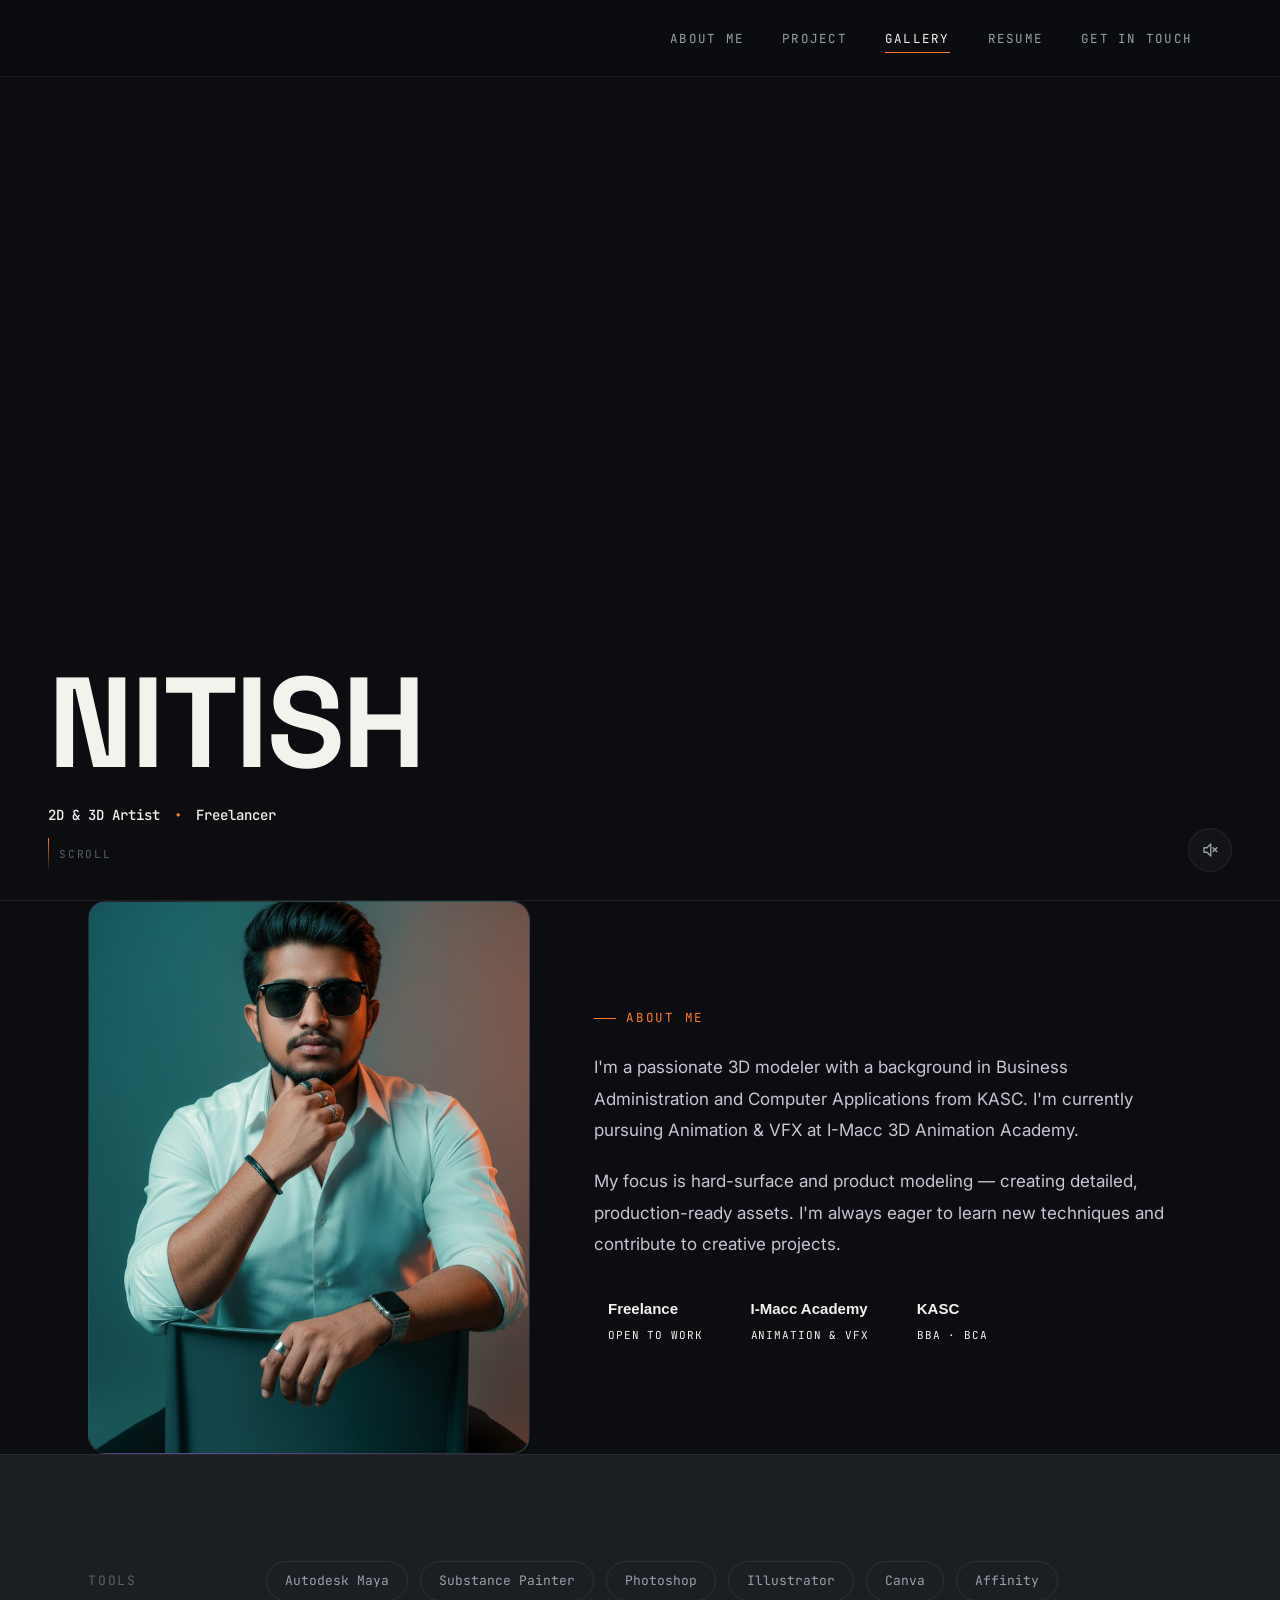
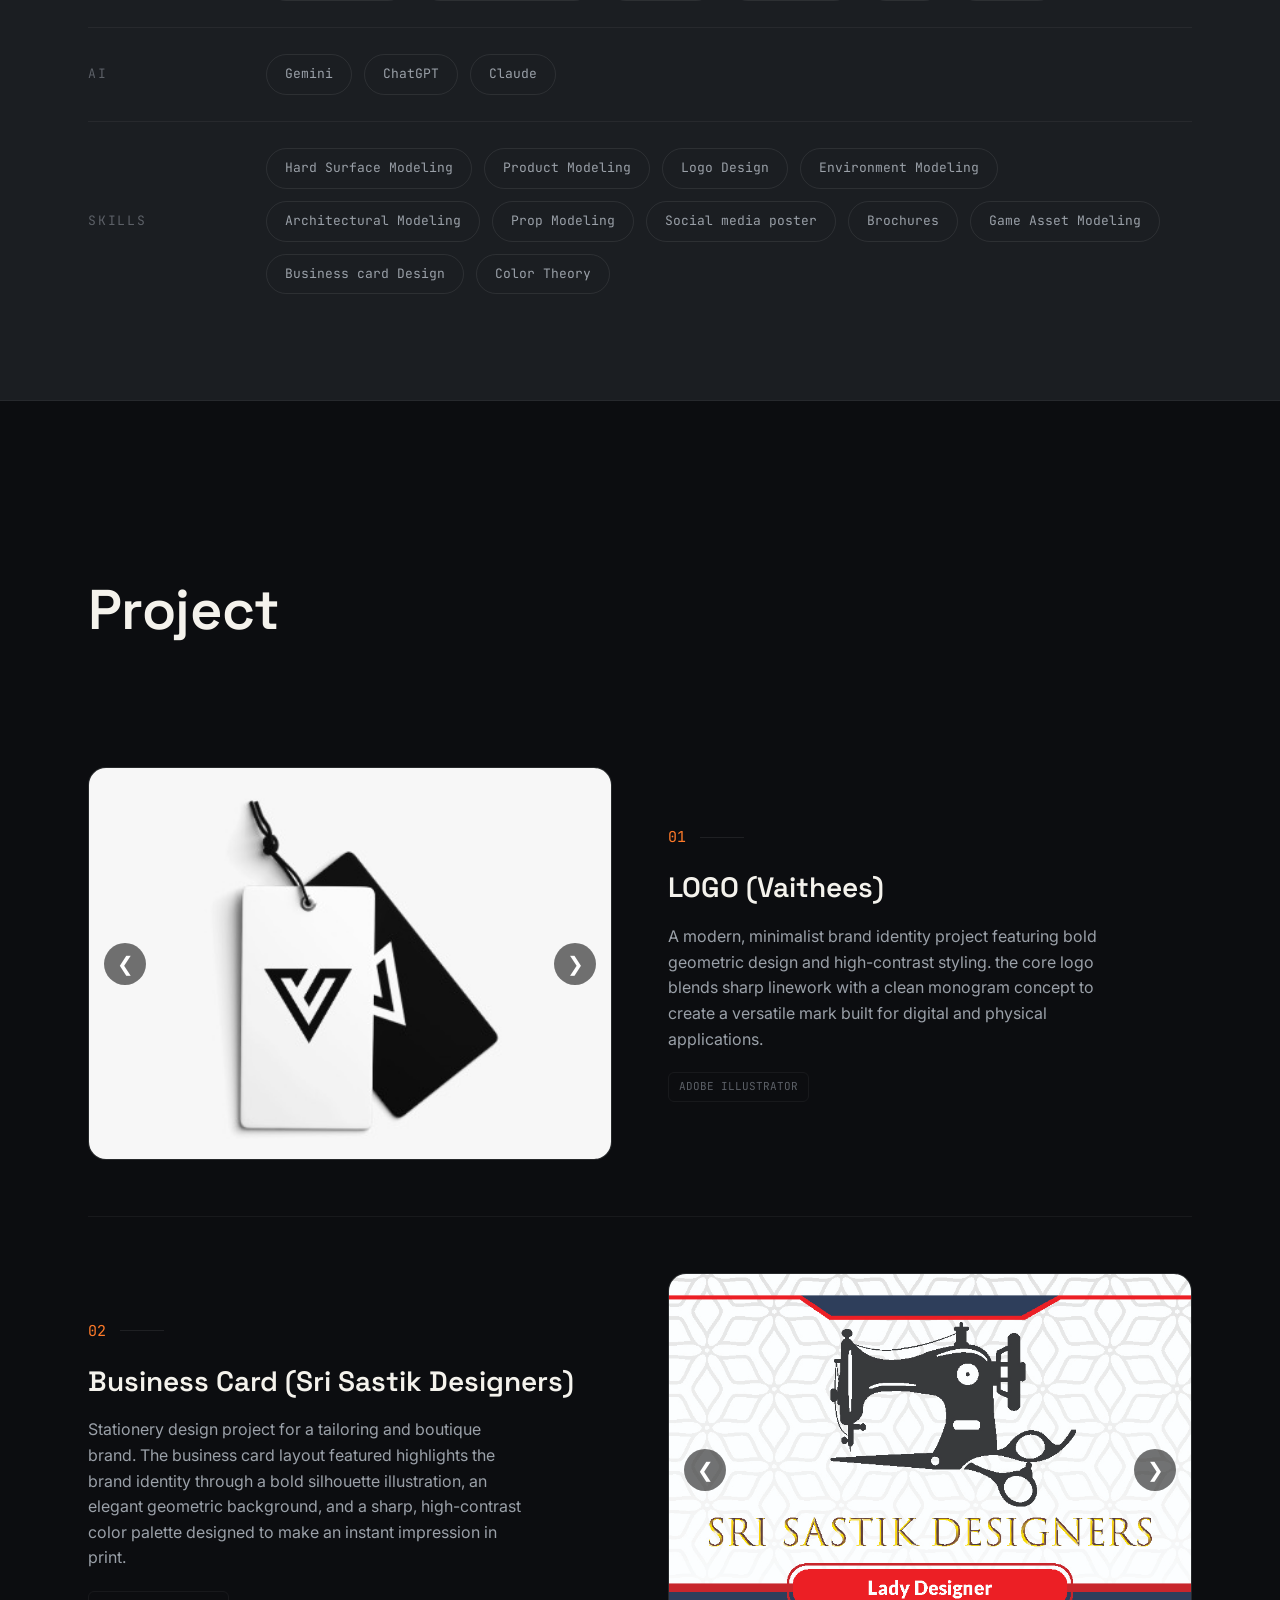
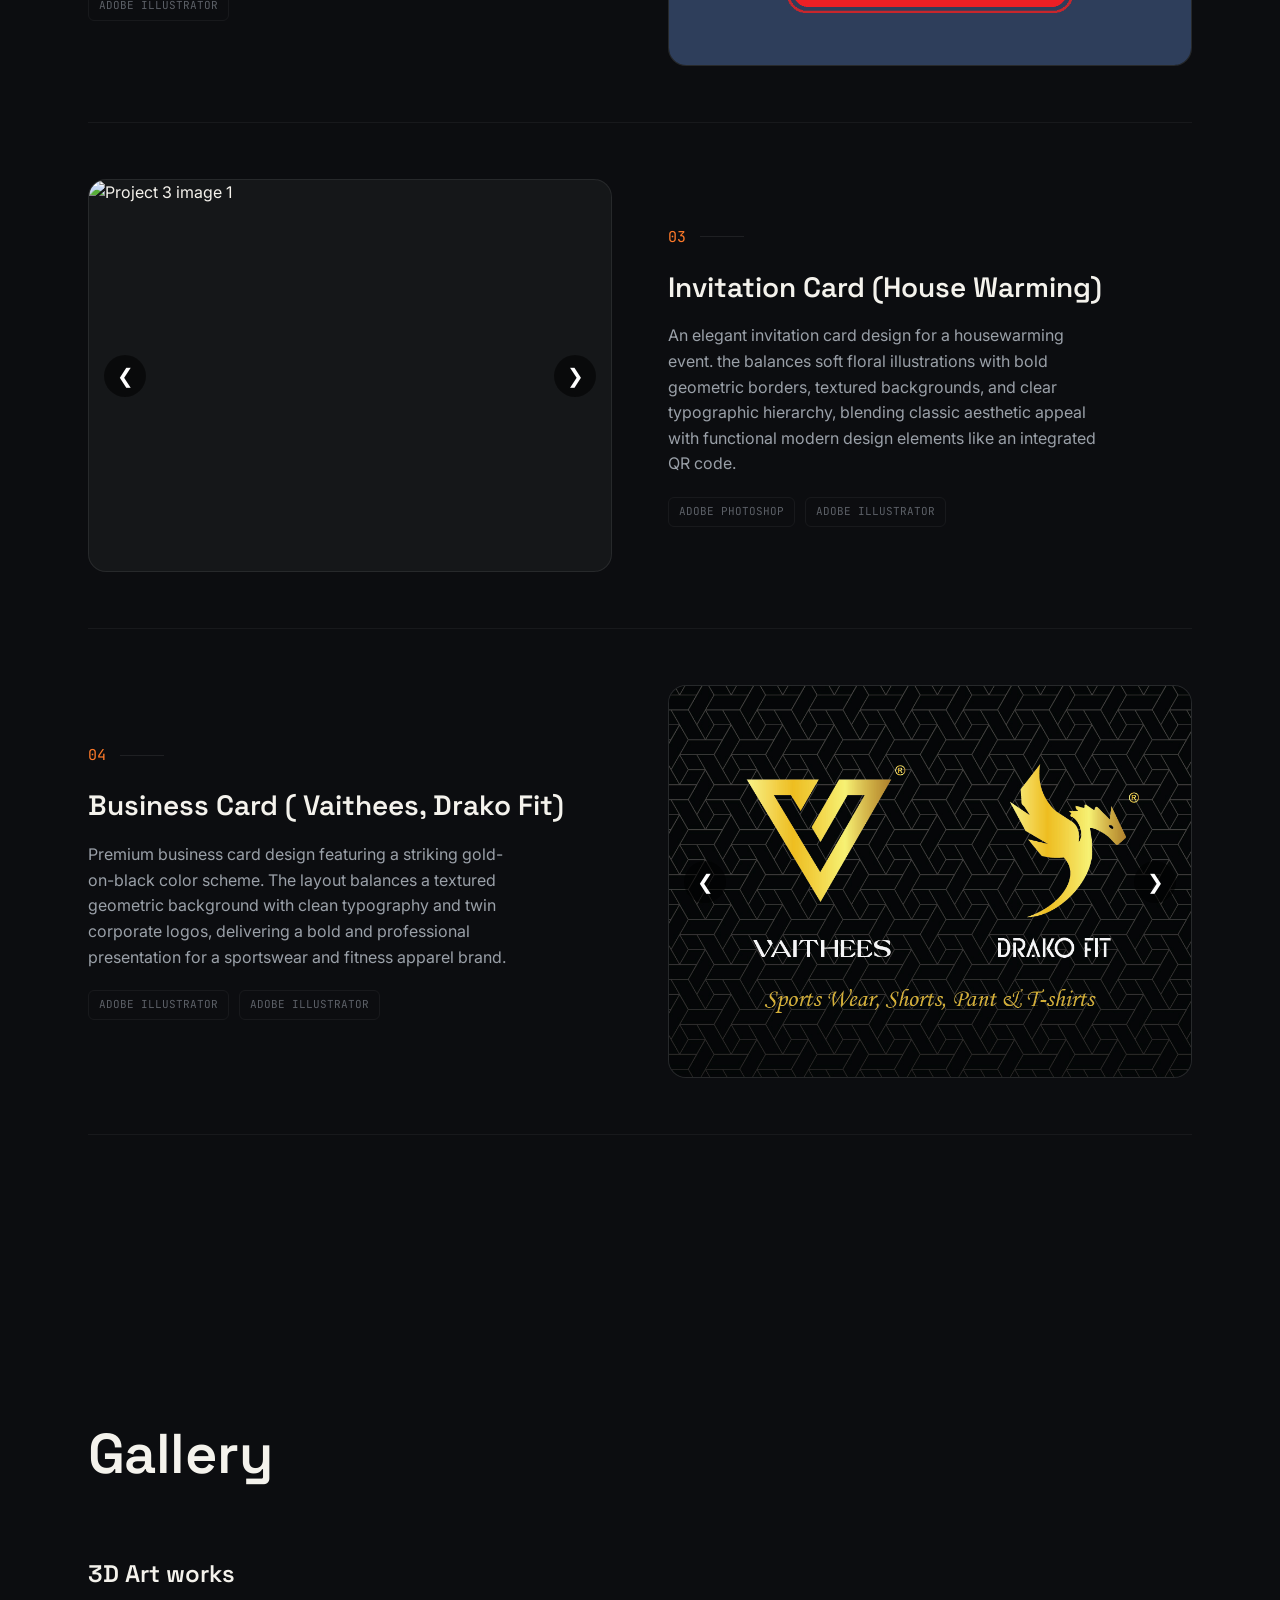
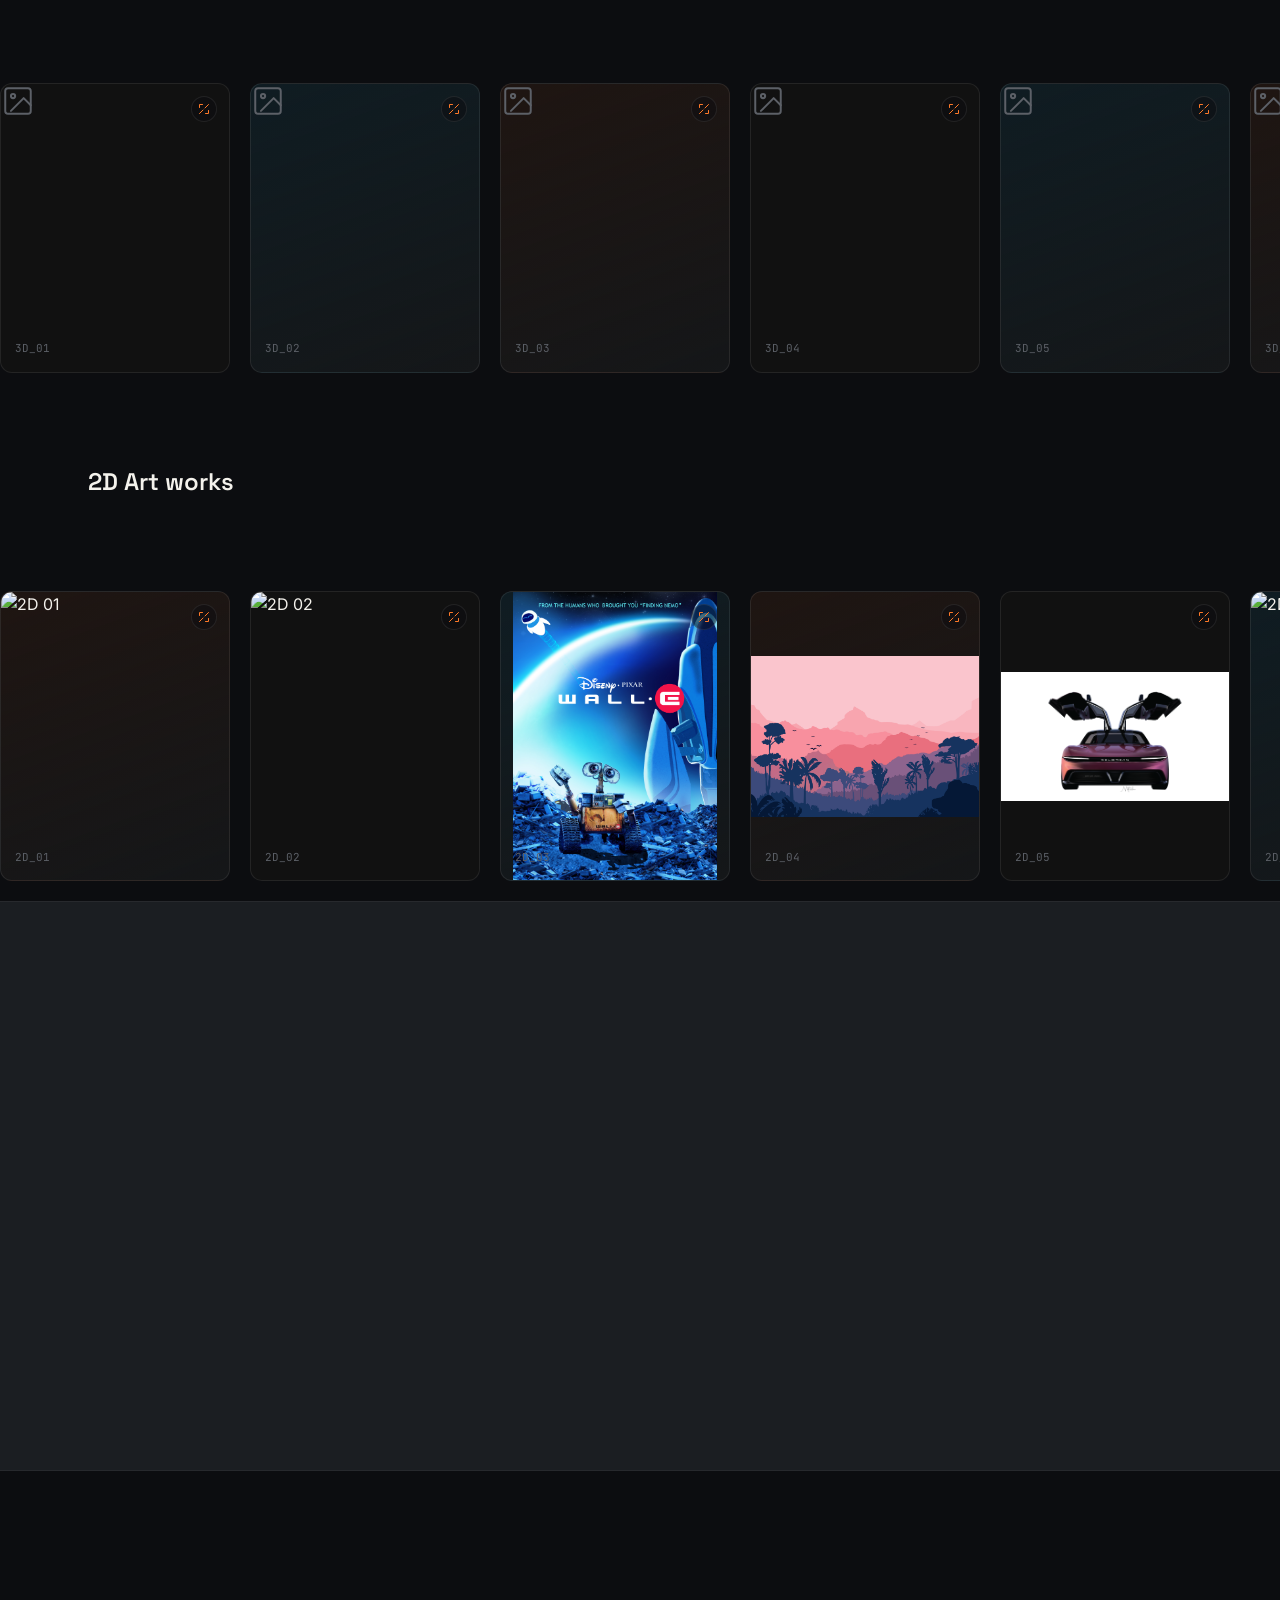
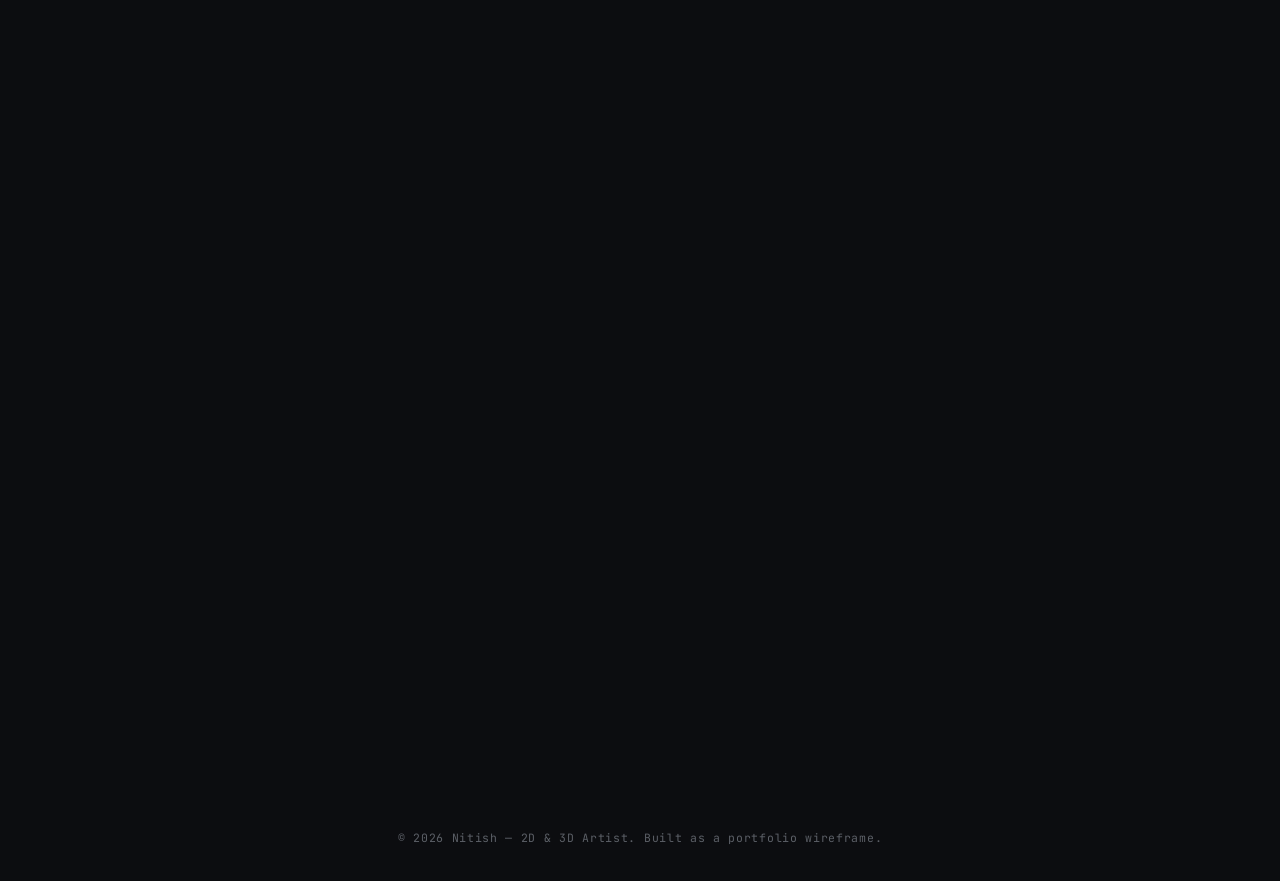
==== index.html @ 2f291a36 "update" ====
<!DOCTYPE html>
<html lang="en">
<head>
<meta charset="UTF-8">
<meta name="viewport" content="width=device-width, initial-scale=1.0">
<title>Nitish — 2D & 3D Artist / Freelancer</title>
<link rel="preconnect" href="https://fonts.googleapis.com">
<link rel="preconnect" href="https://fonts.gstatic.com" crossorigin>
<link href="https://fonts.googleapis.com/css2?family=Space+Grotesk:wght@400;500;600;700&family=JetBrains+Mono:wght@400;500;600&family=Inter:wght@400;500;600&display=swap" rel="stylesheet">
<link rel="stylesheet" href="style.css">
</head>
<body>

  <div id="page-wipe"><span>NITISH</span></div>

  <header>
    <nav class="wrap">
      <a href="#home" class="logo"><span class=""></span> </a>
      <ul class="nav-links" id="navLinks">
        <li><a href="#about" data-nav>About Me</a></li>
        <li><a href="#project" data-nav>Project</a></li>
        <li><a href="#gallery" data-nav>Gallery</a></li>
        <li><a href="#resume" data-nav>Resume</a></li>
        <li><a href="#contact" data-nav>Get in Touch</a></li>
      </ul>
      <button class="nav-toggle" id="navToggle" aria-label="Toggle menu">
        <svg width="22" height="22" viewBox="0 0 24 24" fill="none" stroke="currentColor" stroke-width="1.8"><line x1="3" y1="6" x2="21" y2="6"/><line x1="3" y1="12" x2="21" y2="12"/><line x1="3" y1="18" x2="21" y2="18"/></svg>
      </button>
    </nav>
  </header>

  <!-- ================= HERO ================= -->
  <section id="home">
<video autoplay muted loop playsinline>
        <source src="Background_video.mp4" type="video/mp4">
      </video>

    <div class="hero-content">

      <h1 class="hero-name">NITISH</h1>
      <div class="hero-tagline">
        <b>2D &amp; 3D Artist</b><span class="sep">•</span><b>Freelancer</b>
      </div>
    </div>

    <div class="scroll-cue"><div class="bar"></div>Scroll</div>

    <button class="sound-toggle" id="soundToggle" aria-label="Toggle ambient sound">
      <svg id="soundIconOn" viewBox="0 0 24 24" fill="none" stroke-linecap="round" stroke-linejoin="round" stroke-width="1.8" style="display:none">
        <path d="M4 9v6h4l5 5V4L8 9H4z"/><path d="M16 8a5 5 0 0 1 0 8"/><path d="M18.5 5.5a9 9 0 0 1 0 13"/>
      </svg>
      <svg id="soundIconOff" viewBox="0 0 24 24" fill="none" stroke-linecap="round" stroke-linejoin="round" stroke-width="1.8">
        <path d="M4 9v6h4l5 5V4L8 9H4z"/><line x1="16" y1="9" x2="21" y2="14"/><line x1="21" y1="9" x2="16" y2="14"/>
      </svg>
    </button>
  </section>

<!-- ============================= ABOUT ============================= -->
<section id="about">
  <div class="wrap">
    <div class="about-grid">
      <div class="photo-panel framed reveal" data-reveal>
        <div class="corner tl"></div><div class="corner tr"></div><div class="corner bl"></div><div class="corner br"></div>
        <img src="photo.jpg" alt="Nitish profile photo">
       <!-- <div class="photo-tag">Profile</div>-->
        <!-- <div class="photo-mark">N.</div> -->
      </div>
      
      <div class="about-text reveal" data-reveal>
        <span class="eyebrow">About Me</span>
        <p>I'm a passionate 3D modeler with a background in Business Administration and Computer Applications from KASC. I'm currently pursuing Animation &amp; VFX at I-Macc 3D Animation Academy.</p>
        <p>My focus is hard-surface and product modeling — creating detailed, production-ready assets. I'm always eager to learn new techniques and contribute to creative projects.</p>
        <div class="about-meta">
          <div><b>Freelance</b><span>Open to work</span></div>
          <div><b>I-Macc Academy</b><span>Animation &amp; VFX</span></div>
          <div><b>KASC</b><span>BBA · BCA</span></div>
        </div>
      </div>
    </div>
  </div> 
</section>

  <!-- ================= TOOLS / AI / SKILLS ================= -->
  
  <section id="tools">
    <div class="wrap">
      <div class="tool-row rise">
        <div class="label">Tools</div>
        <div class="pills">
          <span class="pill">Autodesk Maya</span>
          <span class="pill">Substance Painter</span>
          <span class="pill">Photoshop</span>
          <span class="pill">Illustrator</span>
          <span class="pill">Canva</span>
          <span class="pill">Affinity</span>
        </div>
      </div>
      <div class="tool-row rise">
        <div class="label">AI</div>
        <div class="pills">
          <span class="pill">Gemini</span>
          <span class="pill">ChatGPT</span>
          <span class="pill">Claude</span>
        </div>
      </div>
      <div class="tool-row rise">
        <div class="label">Skills</div>
        <div class="pills">
          <span class="pill">Hard Surface Modeling</span>
          <span class="pill">Product Modeling</span>
          <span class="pill">Logo Design</span>
          <span class="pill">Environment Modeling</span>
          <span class="pill">Architectural Modeling</span>
          <span class="pill">Prop Modeling</span>
          <span class="pill">Social media poster</span>
          <span class="pill">Brochures</span>
          <span class="pill">Game Asset Modeling</span>
          <span class="pill">Business card Design</span>
          <span class="pill">Color Theory</span>
          
        </div>
      </div>
    </div>
  </section>

  <!-- ================= PROJECTS ================= -->
  <section id="project">
    <div class="wrap">
      <div class="section-head">
        <h2 class="section-title rise">Project</h2>
      </div>

      <div class="project" data-project>
        <div class="project-text">
          <div class="project-index">01</div>
          <h3 class="project-title">LOGO (Vaithees)</h3>
          <p class="project-desc">A modern, minimalist brand identity project featuring bold geometric design and high-contrast styling. the core logo blends sharp linework with a clean monogram concept to create a versatile mark built for digital and physical applications.</p>
          <div class="project-tags"><span>ADOBE ILLUSTRATOR</span></div>
        </div>
        <div class="project-media">
  <div class="project-media-inner">

    <div class="carousel">

      <div class="slides">
        <img src="Project 1/what.jpeg" alt="Project 1 image 1" class="slide active">
        <img src="Project 1/vaithees.png" alt="Project 1 image 2" class="slide">
        <img src="Project 1/vaithees1.png" alt="Project 1 image 3" class="slide">
      </div>
      <button class="prev">&#10094;</button>
      <button class="next">&#10095;</button>

    </div>

  </div>
</div>
      </div>

      <div class="project" data-project>
        <div class="project-text">
          <div class="project-index">02</div>
          <h3 class="project-title">Business Card (Sri Sastik Designers)</h3>
          <p class="project-desc">Stationery design project for a tailoring and boutique brand. The business card layout featured highlights the brand identity through a bold silhouette illustration, an elegant geometric background, and a sharp, high-contrast color palette designed to make an instant impression in print.</p>
          <div class="project-tags"><span>ADOBE ILLUSTRATOR</span></div>
        </div>
        <div class="project-media">
          <div class="project-media-inner">
            <div class="carousel">
              <div class="slides">
                <img src="Project 2/1.jpg" alt="Project 2 image 1" class="slide active">
                <img src="Project 2/2.jpg" alt="Project 2 image 2" class="slide">
                <img src="Project 2/3.jpg" alt="Project 2 image 3" class="slide">
                <img src="Project 2/4.jpg" alt="Project 2 image 3" class="slide">
                </div>
              <button class="prev">&#10094;</button>
              <button class="next">&#10095;</button>
            </div>
          </div>
        </div>
      </div>

      <div class="project" data-project>
        <div class="project-text">
          <div class="project-index">03</div>
          <h3 class="project-title">Invitation Card (House Warming)</h3>
          <p class="project-desc">An elegant invitation card design for a housewarming event. the balances soft floral illustrations with bold geometric borders, textured backgrounds, and clear typographic hierarchy, blending classic aesthetic appeal with functional modern design elements like an integrated QR code.</p>
          <div class="project-tags"><span>ADOBE PHOTOSHOP</span><span>ADOBE ILLUSTRATOR</span></div>
        </div>
        <div class="project-media">
          <div class="project-media-inner">
            <div class="carousel">
              <div class="slides">

                <img src="Project 3\HWC-english(hard copy)-01.jpg" alt="Project 3 image 1" class="slide active">
                <img src="Project 3\HWC-tamil(hard copy)-01.jpg" alt="Project 3 image 2" class="slide">
                <img src="Project 3\softcopy-01.jpg" alt="Project 3 image 3" class="slide">
              </div>
              <button class="prev">&#10094;</button>
              <button class="next">&#10095;</button>
            </div>
          </div>
        </div>
      </div>
            <div class="project" data-project>
        <div class="project-text">
          <div class="project-index">04</div>
          <h3 class="project-title">Business Card ( Vaithees, Drako Fit)</h3>
          <p class="project-desc">Premium business card design featuring a striking gold-on-black color scheme. The layout balances a textured geometric background with clean typography and twin corporate logos, delivering a bold and professional presentation for a sportswear and fitness apparel brand.</p>
          <div class="project-tags"><span>ADOBE ILLUSTRATOR</span><span> ADOBE ILLUSTRATOR</span></div>
        </div>
        <div class="project-media">
          <div class="project-media-inner">
            <div class="carousel">
              <div class="slides">
                <img src="Project 4/front-01.jpg" alt="Project image 1" class="slide active">
                <img src="Project 4/business-card1.jpg" alt="Project image 2" class="slide">
                <img src="Project 4/business-card2.png" alt="Project image 3" class="slide">
                <img src="Project 4/business-card3.jpg" alt="Project image 4" class="slide">
              </div>
              <button class="prev">&#10094;</button>
              <button class="next">&#10095;</button>
            </div>
          </div>
        </div>
      </div>
    </div>
  </section>

  <!-- ================= GALLERY ================= -->
  <section id="gallery">
    <div class="wrap">
      <div class="section-head">
        <h2 class="section-title rise">Gallery</h2>
      </div>
    </div>

    <div class="wrap gallery-block">
      <div class="gallery-heading">
        <h3>3D Art works</h3>
        </div>
    </div>
    <div class="marquee">
      <div class="marquee-track ltr" id="track3d"></div>
    </div>

    <div class="wrap gallery-block" style="margin-top:90px;">
      <div class="gallery-heading">
        <h3>2D Art works</h3>
          </div>
    </div>
    <div class="marquee">
      <div class="marquee-track rtl" id="track2d"></div>
    </div>
  </section>

  <!-- ================= LIGHTBOX ================= -->
  <div id="lightbox" class="lightbox">

    <button id="lightboxClose">&times;</button>

    <div class="lightbox-content">

        <img id="lightboxImg" src="" alt="Artwork">

        <p id="lightboxLabel"></p>

    </div>

</div>

  <!-- ================= RESUME ================= -->
  <section id="resume">
    <div class="wrap">
      <h2 class="section-title rise">Resume</h2>
      <p class="sub rise">A full breakdown of my education, tools and project experience — ready to view online or download as a PDF.</p>
      <div class="resume-actions rise">
        <a class="btn" href="Resume.pdf" target="_blank" rel="noopener noreferrer">
          <svg width="16" height="16" viewBox="0 0 24 24" fill="none" stroke="currentColor" stroke-linecap="round" stroke-linejoin="round" stroke-width="2"><path d="M1 12s4-7 11-7 11 7 11 7-4 7-11 7-11-7-11-7z"/><circle cx="12" cy="12" r="3"/></svg>
          View
        </a>
        <a class="icon-btn" href="Resume.pdf" download="Nitish_Resume.pdf" aria-label="Download resume">
          <svg viewBox="0 0 24 24" fill="none" stroke-linecap="round" stroke-linejoin="round" stroke-width="1.8"><path d="M12 3v12"/><polyline points="7 11 12 16 17 11"/><path d="M5 20h14"/></svg>
        </a>
      </div>
    </div>
  </section>

  <!-- ================= CONTACT ================= -->
  <section id="contact">
    <div class="wrap">
      <div class="section-head">
        <h2 class="section-title rise">Get In Touch</h2>
        <p class="sub rise">Tap a logo to open — Instagram, LinkedIn, ArtStation, Behance, X, YouTube, Dribble, Mail.</p>
      </div>

      <div class="social-grid rise" id="socialGrid"></div>
    </div>
  </section>

  <footer>&copy; 2026 Nitish — 2D &amp; 3D Artist. Built as a portfolio wireframe.</footer>

<script src="jsweb.js"></script>
</body>
</html>
---- style.css ----
:root{
    --bg:#0c0d10;
    --bg-panel:#151719;
    --bg-panel-2:#1b1e22;
    --line: rgba(255,255,255,.08);
    --line-soft: rgba(255,255,255,.05);
    --accent:#ff7a29;       /* render-highlight orange, viewport gizmo */
    --accent-soft: rgba(255,122,41,.14);
    --accent2:#3dd6ff;      /* wireframe cyan */
    --accent2-soft: rgba(61,214,255,.12);
    --text:#f4f2ec;
    --text-dim:#9aa0a8;
    --text-faint:#5c6067;
    --radius:16px;
    --font-display:'Space Grotesk', sans-serif;
    --font-mono:'JetBrains Mono', monospace;
    --font-body:'Inter', sans-serif;
    --ease:cubic-bezier(.16,.84,.32,1);
  }

  *{ box-sizing:border-box; margin:0; padding:0; }
  html{ scroll-behavior:smooth; background:var(--bg); }
  body{
    background:var(--bg);
    color:var(--text);
    font-family:var(--font-body);
    line-height:1.6;
    overflow-x:hidden;
    -webkit-font-smoothing:antialiased;
  }
  ::selection{ background:var(--accent); color:#0c0d10; }
  a{ color:inherit; text-decoration:none; }
  img{ max-width:100%; display:block; }
  section{ position:relative; scroll-margin-top:88px; }

  .wrap{ max-width:1200px; margin:0 auto; padding:0 48px; }
  @media (max-width:768px){ .wrap{ padding:0 24px; } }

  .eyebrow{
    font-family:var(--font-mono);
    font-size:12.5px;
    letter-spacing:.14em;
    text-transform:uppercase;
    color:var(--accent);
    display:flex;
    align-items:center;
    gap:10px;
  }
  .eyebrow::before{
    content:'';
    width:22px; height:1px;
    background:var(--accent);
  }

  /* ---------- PAGE WIPE TRANSITION ---------- */
  #page-wipe{
    position:fixed; inset:0;
    background:var(--bg);
    z-index:999;
    transform:scaleY(0);
    transform-origin:bottom;
    pointer-events:none;
    display:flex;
    align-items:center;
    justify-content:center;
  }
  #page-wipe.cover{
    transform:scaleY(1);
    transform-origin:bottom;
    transition:transform .55s var(--ease);
  }
  #page-wipe.reveal{
    transform:scaleY(0);
    transform-origin:top;
    transition:transform .55s var(--ease);
  }
  #page-wipe span{
    font-family:var(--font-mono);
    color:var(--accent);
    font-size:13px;
    letter-spacing:.3em;
    text-transform:uppercase;
    opacity:0;
  }
  #page-wipe.cover span{ opacity:1; transition:opacity .3s ease .25s; }

  /* ---------- NAV ---------- */
  header{
    position:fixed; top:0; left:0; right:0;
    z-index:200;
    background:rgba(12,13,16,.7);
    backdrop-filter:blur(14px);
    -webkit-backdrop-filter:blur(14px);
    border-bottom:1px solid var(--line-soft);
  }
  nav.wrap{
    display:flex; align-items:center; justify-content:space-between;
    height:76px;
  }
  .logo{
    font-family:var(--font-mono);
    font-weight:600;
    font-size:15px;
    letter-spacing:.08em;
    display:flex; align-items:center; gap:8px;
  }
  .logo .dot{ width:7px; height:7px; border-radius:50%; background:var(--accent); box-shadow:0 0 10px var(--accent); }
  .nav-links{ display:flex; gap:38px; list-style:none; }
  .nav-links a{
    font-family:var(--font-mono);
    font-size:12.5px;
    letter-spacing:.1em;
    text-transform:uppercase;
    color:var(--text-dim);
    position:relative;
    padding:6px 0;
    transition:color .3s var(--ease);
  }
  .nav-links a::after{
    content:'';
    position:absolute; left:0; right:100%; bottom:0;
    height:1px; background:var(--accent);
    transition:right .35s var(--ease);
  }
  .nav-links a:hover, .nav-links a.active{ color:var(--text); }
  .nav-links a:hover::after, .nav-links a.active::after{ right:0; }
  .nav-toggle{ display:none; background:none; border:none; color:var(--text); cursor:pointer; }

  @media (max-width:860px){
    .nav-links{
      position:fixed; top:76px; left:0; right:0;
      background:var(--bg-panel);
      flex-direction:column; gap:0;
      max-height:0; overflow:hidden;
      transition:max-height .4s var(--ease);
      border-bottom:1px solid var(--line);
    }
    .nav-links.open{ max-height:340px; }
    .nav-links li{ width:100%; }
    .nav-links a{ display:block; padding:16px 24px; }
    .nav-links a::after{ display:none; }
    .nav-toggle{ display:block; }
  }

  /* ---------- HERO ---------- */
  #home{
    height:100vh; min-height:640px;
    position:relative;
    overflow:hidden;
    display:flex; flex-direction:column; justify-content:flex-end;
    background:var(--bg);
  }
  #home video{
    position:absolute; inset:0;
    width:100%; height:100%;
    object-fit:cover;
    z-index:0;
    pointer-events:none;
  }
  .scene{ position:absolute; inset:0; z-index:1; pointer-events:none; }
  .scene .glow,
  .scene .grid-floor,
  .scene .rig,
  .scene .figure{ display:none; }

  .hero-content{ position:relative; z-index:5; padding:0 48px 74px; }
  @media (max-width:768px){ .hero-content{ padding:0 24px 56px; } }


  h1.hero-name{
    font-family:var(--font-display);
    font-weight:700;
    font-size:clamp(48px, 10vw, 128px);
    line-height:.95;
    letter-spacing:-.02em;
    opacity:0; transform:translateY(24px);
    animation:riseIn .9s var(--ease) .35s forwards;
  }
  .hero-tagline{
    margin-top:20px;
    font-family:var(--font-mono);
    font-size:14px;
    color:var(--text-dim);
    display:flex; gap:14px; flex-wrap:wrap;
    opacity:0; transform:translateY(16px);
    animation:riseIn .9s var(--ease) .55s forwards;
  }
  .hero-tagline b{ color:var(--text); font-weight:500; }
  .hero-tagline .sep{ color:var(--accent); }

  @keyframes riseIn{ to{ opacity:1; transform:translateY(0); } }

  .scroll-cue{
    position:absolute; left:48px; bottom:28px; z-index:5;
    font-family:var(--font-mono); font-size:11px; letter-spacing:.16em;
    color:var(--text-faint); text-transform:uppercase;
    display:flex; align-items:center; gap:10px;
  }
  .scroll-cue .bar{ width:1px; height:34px; background:linear-gradient(var(--accent), transparent); animation:scrollPulse 1.8s ease-in-out infinite; }
  @keyframes scrollPulse{ 0%,100%{ opacity:.3; } 50%{ opacity:1; } }
  @media (max-width:768px){ .scroll-cue{ left:24px; } }

  .sound-toggle{
    position:absolute; right:48px; bottom:28px; z-index:5;
    width:44px; height:44px; border-radius:50%;
    border:1px solid var(--line);
    background:rgba(255,255,255,.03);
    display:flex; align-items:center; justify-content:center;
    cursor:pointer;
    transition:border-color .3s, background .3s;
  }
  .sound-toggle:hover{ border-color:var(--accent); }
  .sound-toggle svg{ width:18px; height:18px; stroke:var(--text-dim); }
  .sound-toggle.on svg{ stroke:var(--accent); }
  @media (max-width:768px){ .sound-toggle{ right:24px; } }

  /* ---------- SECTION HEADS ---------- */
  .section-head{ margin-bottom:56px; }
  .section-title{
    font-family:var(--font-display);
    font-weight:600;
    font-size:clamp(34px, 5vw, 56px);
    letter-spacing:-.01em;
    margin-top:14px;
  }

/* ============================= ABOUT ============================= */
#about{background:var(--bg-alt);border-top:1px solid var(--line);}
.about-grid{display:grid;grid-template-columns:.85fr 1.15fr;gap:64px;align-items:center;}
@media(max-width:860px){.about-grid{grid-template-columns:1fr;gap:44px;}}
.photo-panel{
  aspect-ratio:4/5;border-radius:18px;position:relative;overflow:hidden;
  background:
    radial-gradient(120% 120% at 30% 10%, rgba(139,107,255,.5), transparent 55%),
    radial-gradient(120% 120% at 80% 90%, rgba(66,233,200,.35), transparent 55%),
    linear-gradient(160deg,#1a1a28,#0b0b12);
  border:1px solid var(--line);
  display:flex;align-items:flex-end;justify-content:center;
}
.photo-panel img{
  width:100%;height:100%;object-fit:cover;object-position:center;display:block;
}
.photo-panel::before{
  content:"";position:absolute;inset:0;background:linear-gradient(180deg, rgba(0,0,0,.08), rgba(0,0,0,.28));pointer-events:none;z-index:1;
}
.photo-panel > *{position:relative;z-index:2;}
.photo-mark{font-family:'Sora',sans-serif;font-weight:800;font-size:clamp(70px,14vw,150px);color:rgba(255,255,255,.08);letter-spacing:-.03em;padding-bottom:0;line-height:.8;}
.photo-tag{position:absolute;top:18px;left:18px;font-family:'JetBrains Mono',monospace;font-size:10px;letter-spacing:.16em;color:var(--cyan);border:1px solid rgba(66,233,200,.4);padding:5px 10px;border-radius:20px;text-transform:uppercase;}
.about-text p{font-size:17px;line-height:1.85;color:#c6c6d4;margin-top:20px;max-width:52ch;}
.about-text p:first-of-type{margin-top:24px;}

/* stat/role strip */
.about-meta{display:flex;gap:34px;margin-top:36px;flex-wrap:wrap;}
.about-meta div{border-left:2px solid var(--violet);padding-left:14px;}
.about-meta b{display:block;font-family:'Sora',sans-serif;font-size:15px;}
.about-meta span{font-family:'JetBrains Mono',monospace;font-size:11px;color:var(--muted);letter-spacing:.08em;text-transform:uppercase;}

  /* ---------- TOOLS / AI / SKILLS ---------- */
  #tools{ background:var(--bg-panel-2); padding:80px 0; border-top:1px solid var(--line-soft); border-bottom:1px solid var(--line-soft); }
  .tool-row{
    display:grid; grid-template-columns:150px 1fr;
    gap:28px; align-items:center;
    padding:26px 0;
    border-bottom:1px solid var(--line-soft);
  }
  .tool-row:last-child{ border-bottom:none; }
  .tool-row .label{
    font-family:var(--font-mono);
    font-size:13px; letter-spacing:.14em; text-transform:uppercase;
    color:var(--text-faint);
  }
  .pills{ display:flex; flex-wrap:wrap; gap:12px; }
  .pill{
    font-family:var(--font-mono);
    font-size:13px;
    padding:9px 18px;
    border-radius:999px;
    border:1px solid var(--line);
    color:var(--text-dim);
    transition:border-color .3s, color .3s, transform .3s;
  }
  .pill:hover{ border-color:var(--accent); color:var(--text); transform:translateY(-2px); }
  @media (max-width:640px){ .tool-row{ grid-template-columns:1fr; gap:12px; } }

  /* ---------- PROJECTS ---------- */
  #project{ padding:150px 0 120px; background:var(--bg); }
  .project{
    display:grid; grid-template-columns:1fr 1fr;
    gap:56px; align-items:center;
    padding:56px 0;
    border-bottom:1px solid var(--line-soft);
  }
  .project:first-of-type{ padding-top:0; }
  .project:nth-of-type(even) .project-text{ order:2; }
  @media (max-width:860px){
    .project{ grid-template-columns:1fr; gap:28px; }
    .project:nth-of-type(even) .project-text{ order:0; }
  }
  .project-index{
    font-family:var(--font-mono); font-size:15px; color:var(--accent);
    display:flex; align-items:center; gap:14px; margin-bottom:16px;
  }
  .project-index::after{ content:''; height:1px; width:44px; background:var(--line); }
  .project-title{ font-family:var(--font-display); font-weight:600; font-size:28px; margin-bottom:14px; }
  .project-desc{ color:var(--text-dim); max-width:440px; }
  .project-tags{ display:flex; gap:10px; margin-top:20px; flex-wrap:wrap; }
  .project-tags span{ font-family:var(--font-mono); font-size:11px; color:var(--text-faint); border:1px solid var(--line-soft); padding:5px 10px; border-radius:6px; }

  .project-media{ perspective:1400px; }
.project-media{
    perspective:1400px;
}

.project-media-inner{
    aspect-ratio:4/3;
    border-radius:18px;
    overflow:hidden;
    border:1px solid var(--line);
    background:var(--bg-panel);
    transform:rotateY(-85deg);
    opacity:0;
    transform-origin:left center;
    transition:transform 1s var(--ease), opacity .8s ease;
}

.project.in-view .project-media-inner{
    transform:rotateY(0);
    opacity:1;
}
/* Carousel */
.carousel{
    position:relative;
    width:100%;
    height:100%;
}
.slides{
    width:100%;
    height:100%;
    position:relative;
}
.slide{
    position:absolute;
    width:100%;
    height:100%;
    object-fit:cover;
    opacity:0;
    transition:opacity .5s ease;
}
.slide.active{
    opacity:1;
}
.prev,
.next{
    position:absolute;
    top:50%;
    transform:translateY(-50%);
    width:42px;
    height:42px;
    border:none;
    border-radius:50%;
    background:rgba(0,0,0,.55);
    color:white;
    cursor:pointer;
    font-size:20px;
    transition:.3s;
}
.prev:hover,
.next:hover{
    background:var(--accent);
}

.prev{
    left:15px;
}

.next{

    right:15px;
}
  .project.in-view .project-media-inner{ transform:rotateY(0deg); opacity:1; }
  .project-media-inner svg{ width:46px; height:46px; stroke:var(--accent2); opacity:.7; }
  .project-media-inner span{ font-family:var(--font-mono); font-size:11px; letter-spacing:.1em; color:var(--text-faint); text-transform:uppercase; }

  /* ---------- GALLERY ---------- */
  #gallery{ padding:140px 0 20px; background:var(--bg); overflow:hidden; }
  .gallery-block{ margin-bottom:90px; }
  .gallery-heading{
    display:flex; align-items:center; justify-content:space-between;
    margin-bottom:34px; flex-wrap:wrap; gap:16px;
  }
  .gallery-heading h3{ font-family:var(--font-display); font-size:24px; font-weight:600; }
  .gallery-heading .dir{ font-family:var(--font-mono); font-size:11.5px; color:var(--text-faint); letter-spacing:.1em; text-transform:uppercase; display:flex; align-items:center; gap:8px; }
  .gallery-heading .dir svg{ width:16px; height:16px; stroke:var(--accent); }

  .marquee{ width:100%; overflow:hidden; }
  .marquee-track{
    display:flex; gap:20px; width:max-content;
  }
  .marquee-track.ltr{ animation:moveLTR 26s linear infinite; }
  .marquee-track.rtl{ animation:moveRTL 26s linear infinite; }
  .marquee:hover .marquee-track{ animation-play-state:paused; }
  @keyframes moveLTR{ from{ transform:translateX(-50%); } to{ transform:translateX(0); } }
  @keyframes moveRTL{ from{ transform:translateX(0); } to{ transform:translateX(-50%); } }

 .tile{
    position:relative;
    width:230px;
    height:290px;
    overflow:hidden;
    border-radius:12px;
    border:1px solid var(--line);
    background:#111;
}

.tile img{
    width:100%;
    height:100%;
    object-fit:contain;   /* Entire image visible */
    object-position:center;
    display:block;
}
.tile:hover{
    transform:translateY(-6px);
    border-color:var(--accent2);
}
  .tile svg{ width:34px; height:34px; stroke:var(--text-faint); }
  .tile .idx{
    position:absolute; left:14px; bottom:14px;
    font-family:var(--font-mono); font-size:11px; color:var(--text-faint);
  }
  .tile .expand{
    position:absolute; top:12px; right:12px;
    width:26px; height:26px; border-radius:50%;
    border:1px solid var(--line);
    display:flex; align-items:center; justify-content:center;
    background:rgba(12,13,16,.5);
  }
  .tile .expand svg{ width:12px; height:12px; stroke:var(--accent); }
  .tile.b{ background:linear-gradient(160deg, rgba(61,214,255,.08), var(--bg-panel)); }
  .tile.c{ background:linear-gradient(160deg, rgba(255,122,41,.08), var(--bg-panel)); }

  /* ---------- LIGHTBOX ---------- */
  #lightbox{
    position:fixed; inset:0; z-index:500;
    background:rgba(6,7,9,.75);
    display:flex; align-items:center; justify-content:center;
    opacity:0; pointer-events:none;
    transition:opacity .35s ease;
    padding:24px;
  }
  #lightbox.open{ opacity:1; pointer-events:auto; }
  .lightbox-content{
    width:min(760px, 90vw);
    max-height:min(80vh, 700px);
    border-radius:22px;
    border:1px solid var(--line);
    background:linear-gradient(155deg, var(--bg-panel-2), var(--bg-panel));
    padding:24px;
    display:flex; flex-direction:column; align-items:center; gap:18px;
    position:relative;
    overflow:hidden;
    box-shadow:0 40px 110px rgba(0,0,0,.45);
    transform:scale(.95);
    transition:transform .35s var(--ease);
  }
  #lightbox.open .lightbox-content{ transform:scale(1); }
  .lightbox-content img{
    width:100%;
    max-height:72vh;
    object-fit:contain;
    border-radius:16px;
    display:block;
  }
  .lightbox-content p{
    margin:0;
    font-family:var(--font-mono);
    color:var(--text-faint);
    font-size:13px;
    letter-spacing:.12em;
    text-transform:uppercase;
  }
  .lightbox-close{
    position:absolute; top:16px; right:16px;
    width:36px; height:36px; border-radius:50%;
    border:1px solid var(--line); background:rgba(12,13,16,.85); cursor:pointer;
    display:flex; align-items:center; justify-content:center;
    z-index:1;
  }
  .lightbox-close svg{ width:16px; height:16px; stroke:var(--text); }

  /* ---------- RESUME ---------- */
  #resume{ padding:150px 0; background:var(--bg-panel-2); border-top:1px solid var(--line-soft); border-bottom:1px solid var(--line-soft); text-align:center; }
  #resume .section-title{ margin-top:14px; }
  #resume .sub{ color:var(--text-dim); max-width:460px; margin:20px auto 40px; }
  .resume-actions{ display:flex; gap:18px; justify-content:center; align-items:center; flex-wrap:wrap; }
  .btn{
    font-family:var(--font-mono); font-size:13px; letter-spacing:.08em; text-transform:uppercase;
    padding:16px 34px; border-radius:8px;
    background:var(--accent); color:#0c0d10; font-weight:600;
    transition:transform .3s var(--ease), box-shadow .3s;
    cursor:pointer; border:none; display:inline-flex; align-items:center; gap:10px;
  }
  .btn:hover{ transform:translateY(-3px); box-shadow:0 14px 30px -10px var(--accent-soft); }
  .icon-btn{
    width:52px; height:52px; border-radius:50%;
    border:1px solid var(--line); background:transparent;
    display:flex; align-items:center; justify-content:center; cursor:pointer;
    transition:border-color .3s, transform .3s;
  }
  .icon-btn:hover{ border-color:var(--accent2); transform:translateY(-3px); }
  .icon-btn svg{ width:18px; height:18px; stroke:var(--text); }

  /* ---------- CONTACT ---------- */
  #contact{ padding:150px 0 110px; background:var(--bg); text-align:center; }
  #contact .section-head{ display:flex; flex-direction:column; align-items:center; }
  #contact .sub{ color:var(--text-dim); max-width:420px; margin:20px auto 0; }
  .social-grid{
    display:grid; grid-template-columns:repeat(5, minmax(0, 1fr)); gap:14px;
    margin-top:56px;
  }
  @media (max-width:860px){ .social-grid{ grid-template-columns:repeat(5, minmax(0, 1fr)); } }
  @media (max-width:760px){ .social-grid{ grid-template-columns:repeat(4, minmax(0, 1fr)); } }
  @media (max-width:520px){ .social-grid{ grid-template-columns:repeat(3, minmax(0, 1fr)); } }
  .social-tile{
    aspect-ratio:1; border-radius:12px;
    border:1px solid var(--line);
    display:flex; align-items:center; justify-content:center;
    transition:border-color .3s, transform .3s, background .3s;
  }
  .social-tile:hover{ border-color:var(--accent); transform:translateY(-4px); background:var(--accent-soft); }
  .social-tile svg{ width:20px; height:20px; stroke:var(--text-dim); transition:stroke .3s; }
  .social-tile:hover svg{ stroke:var(--accent); }

  footer{ padding:34px 0; text-align:center; font-family:var(--font-mono); font-size:11.5px; color:var(--text-faint); letter-spacing:.06em; }

  /* reveal-on-scroll generic */
  .rise{ opacity:0; transform:translateY(28px); transition:opacity .8s var(--ease), transform .8s var(--ease); }
  .rise.in-view{ opacity:1; transform:translateY(0); }
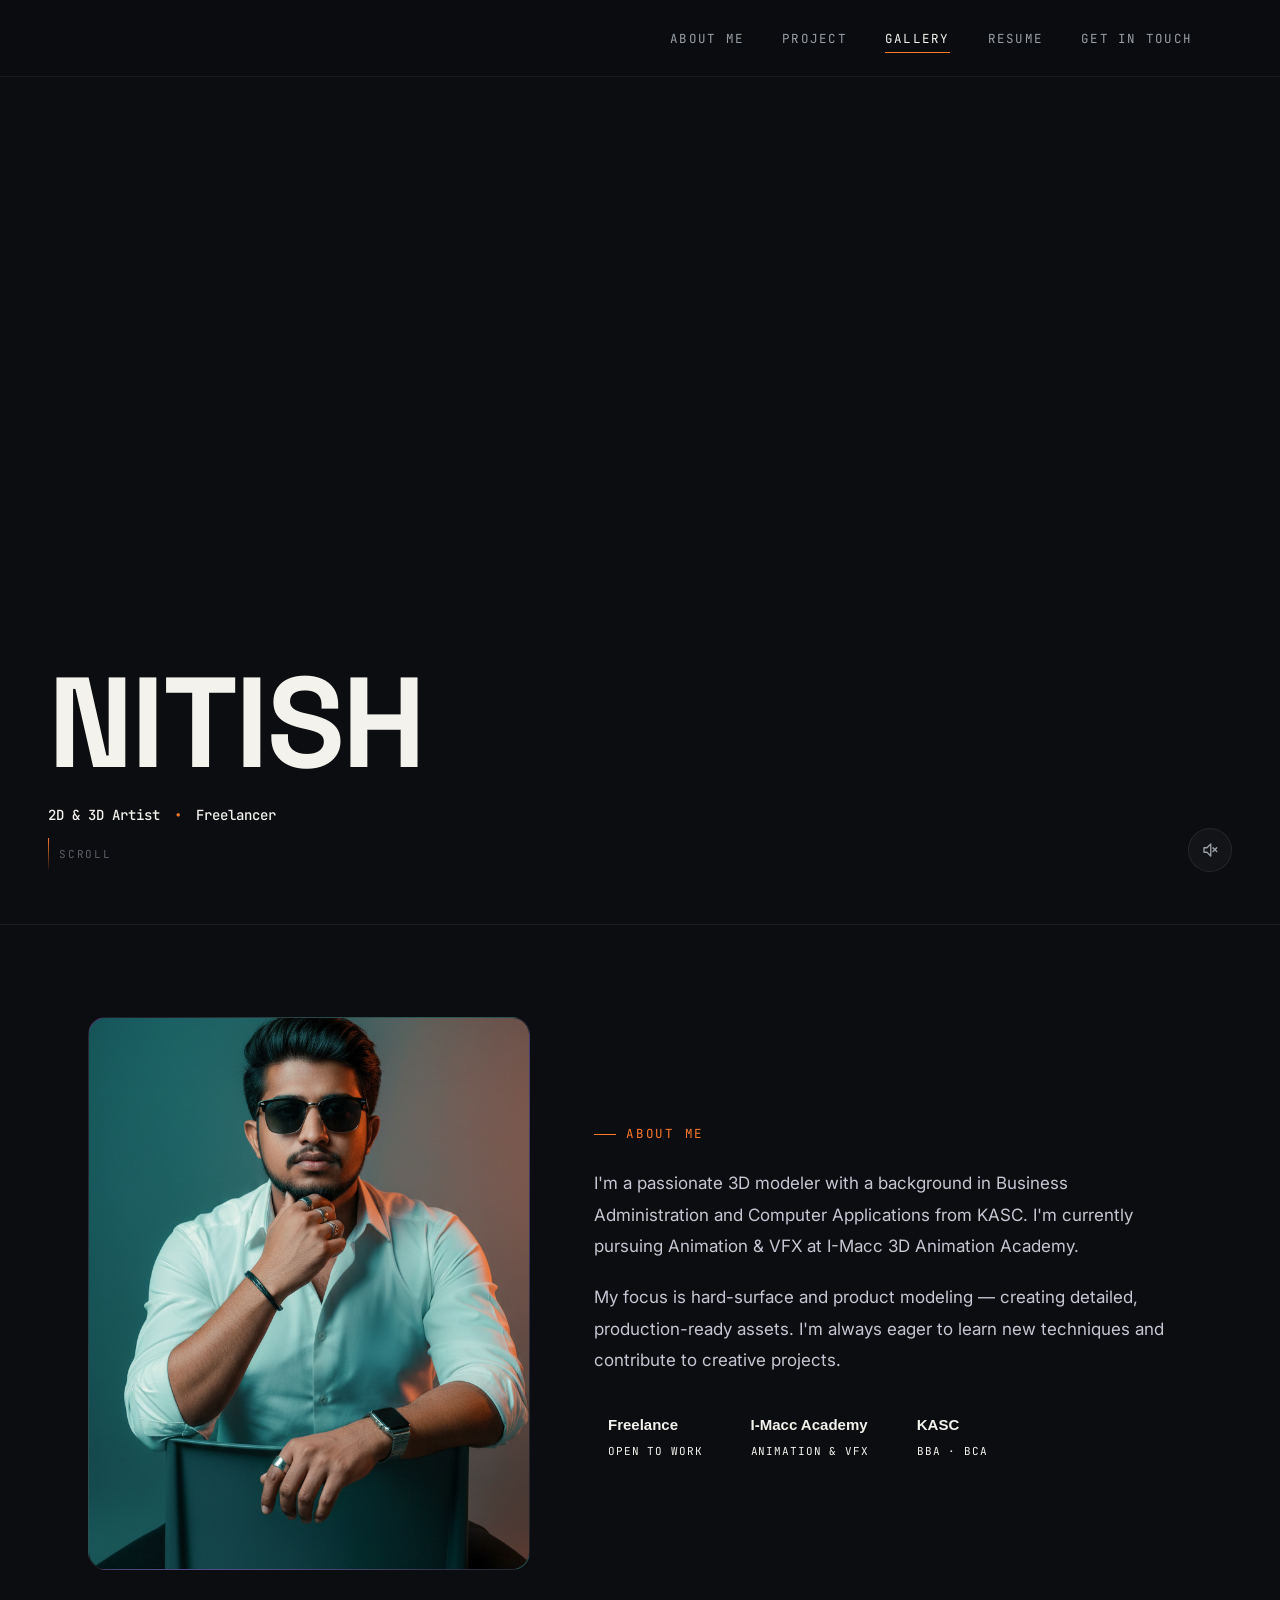
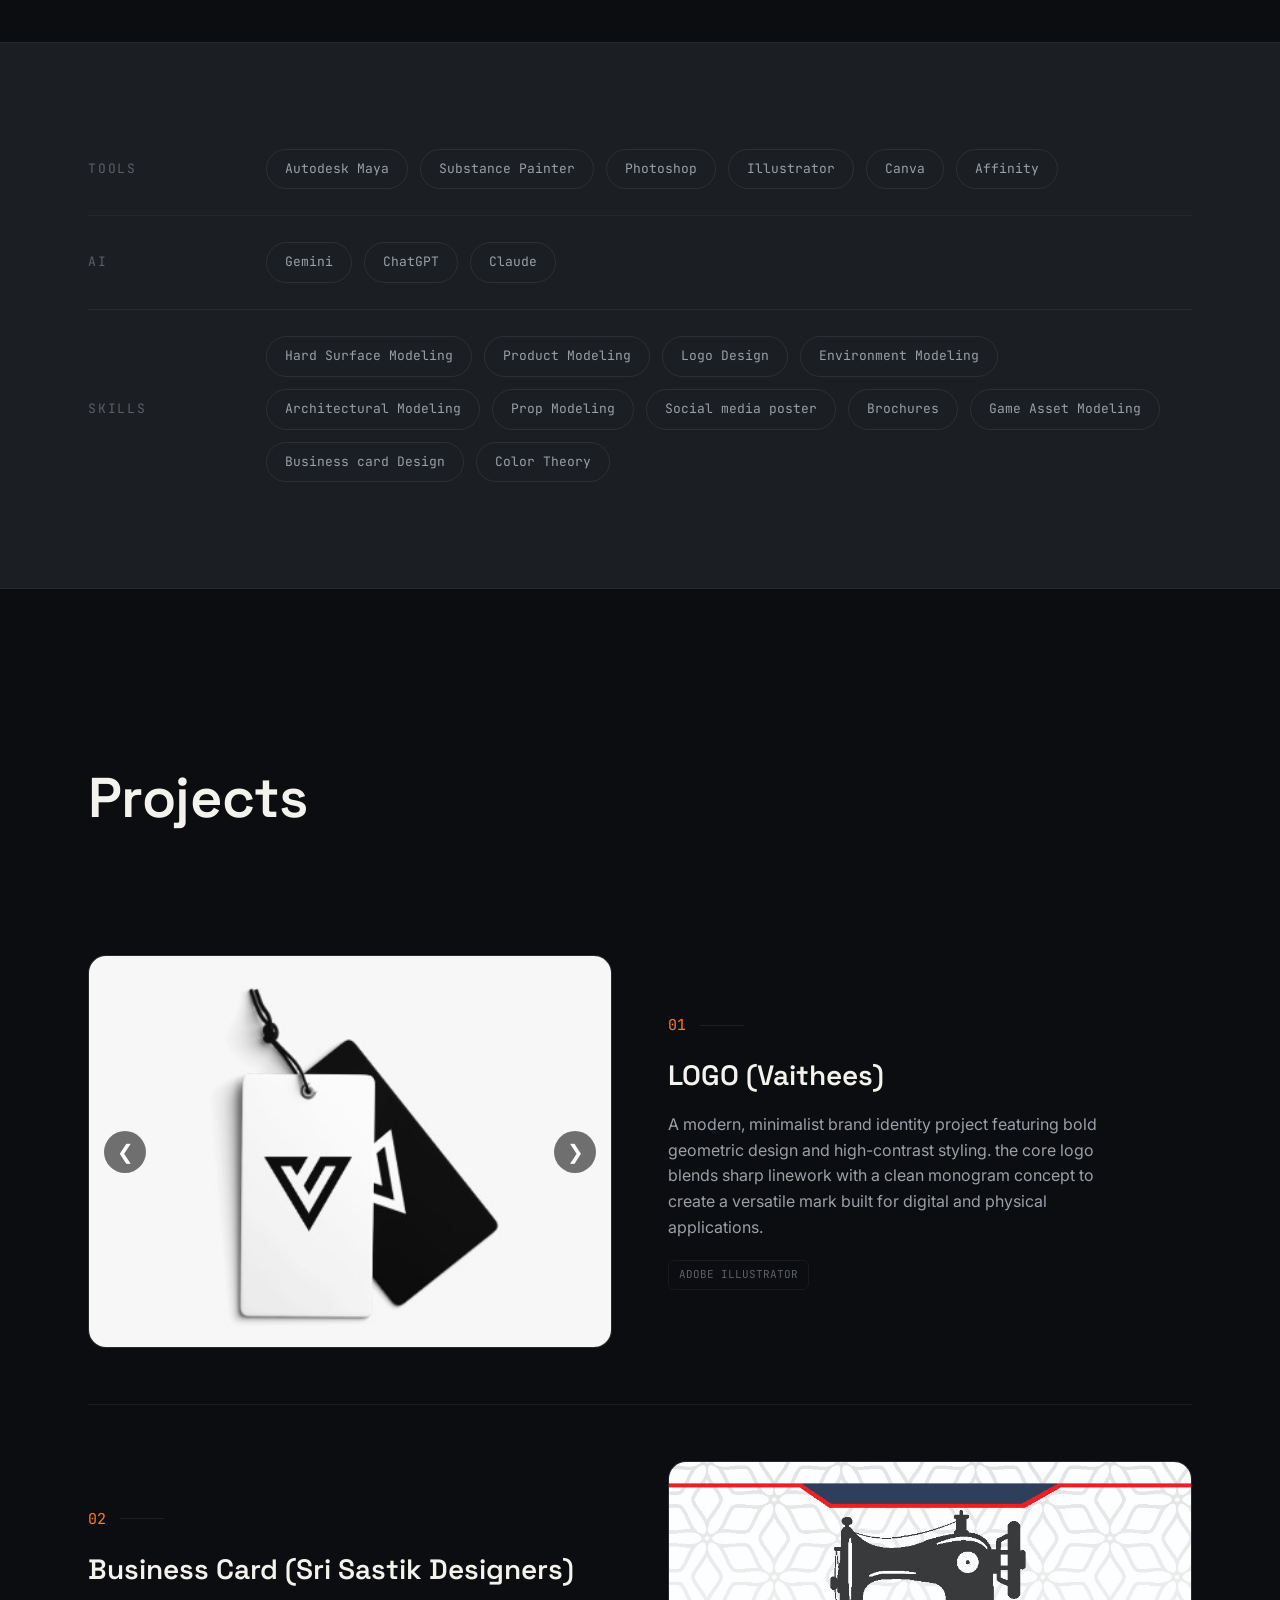
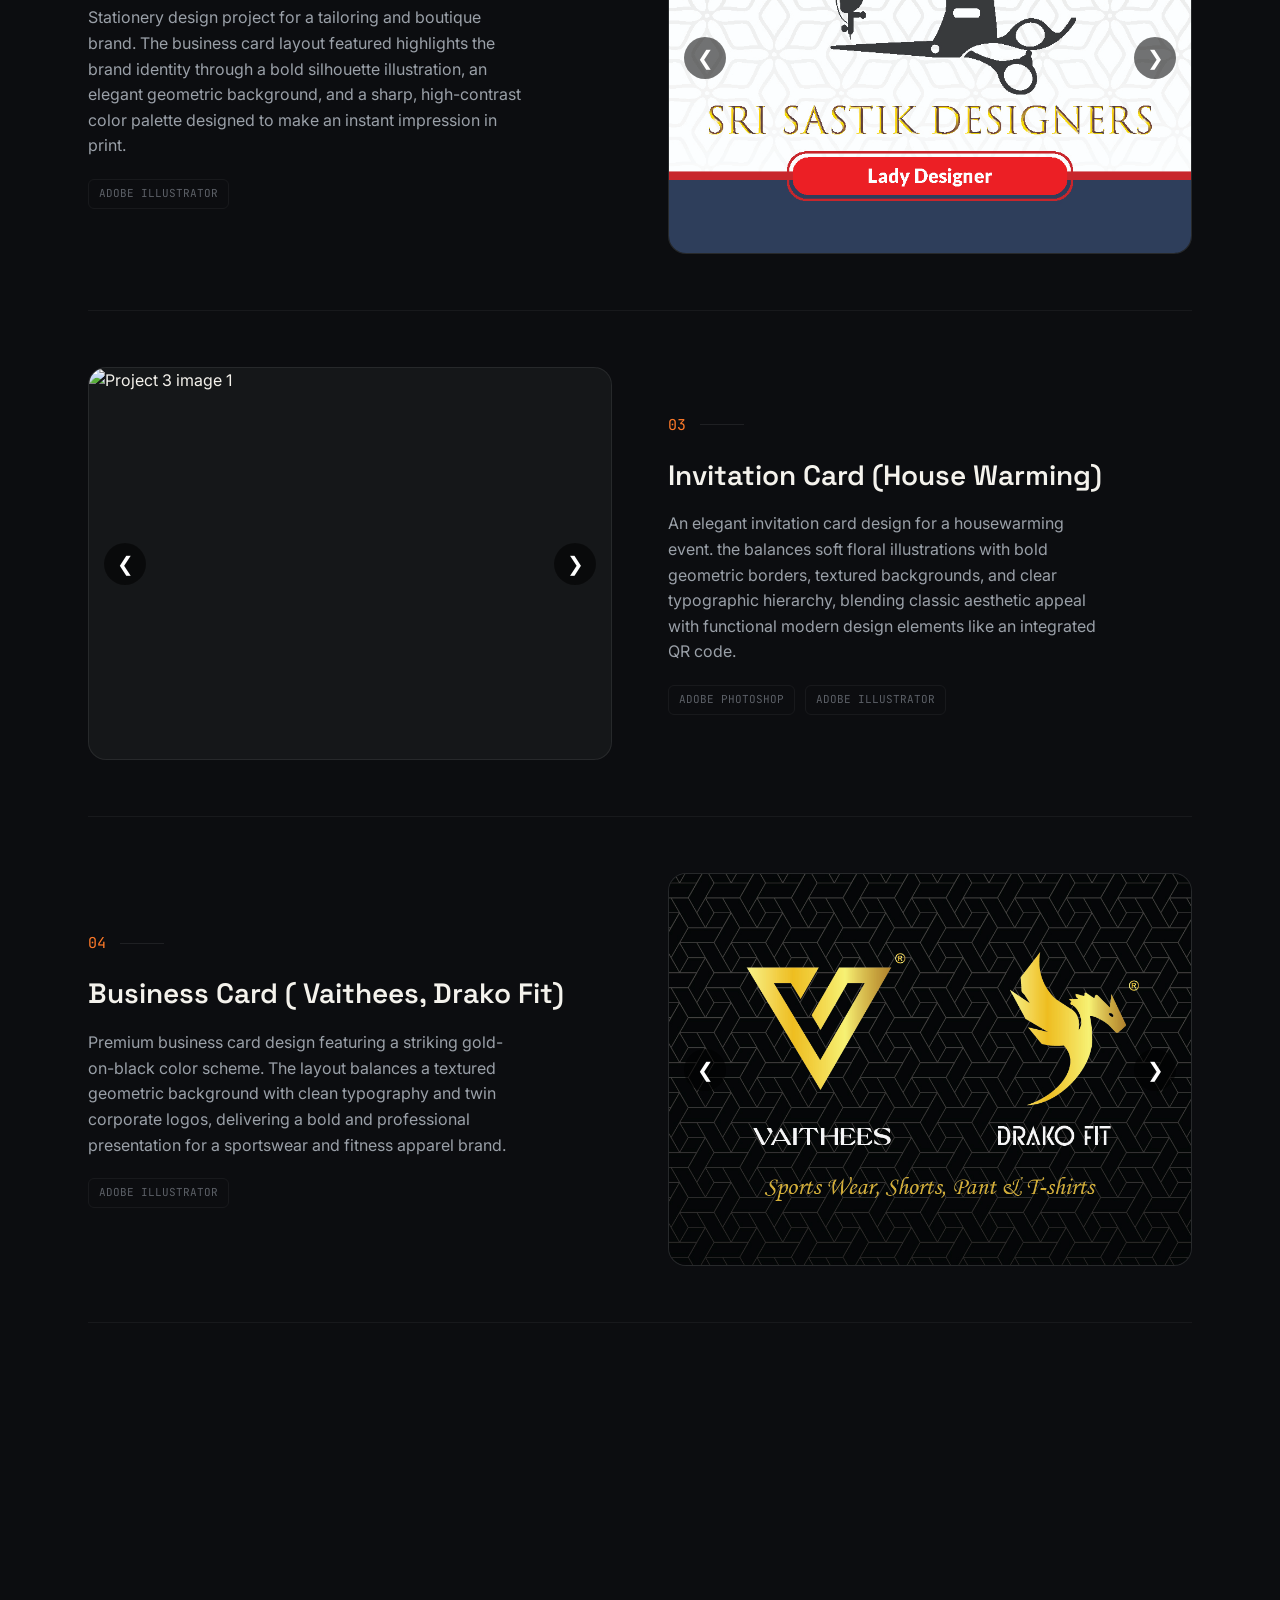
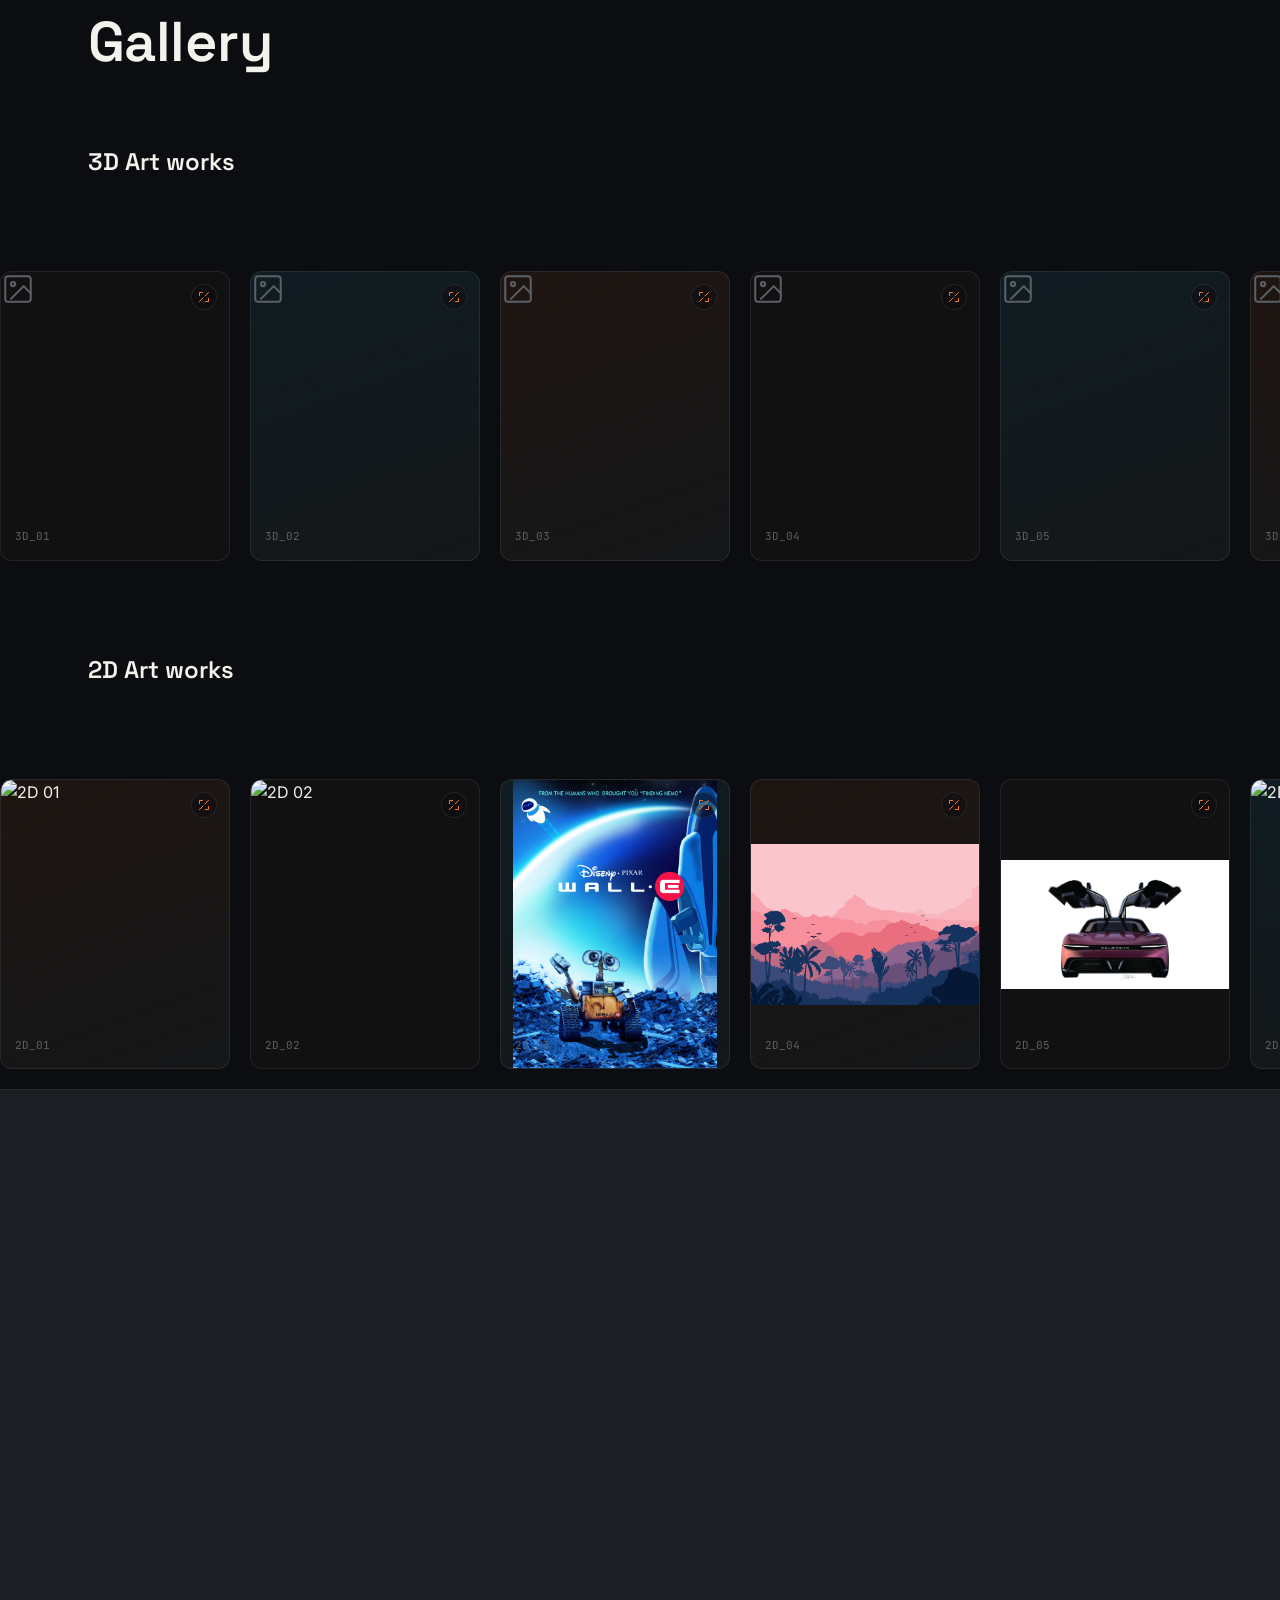
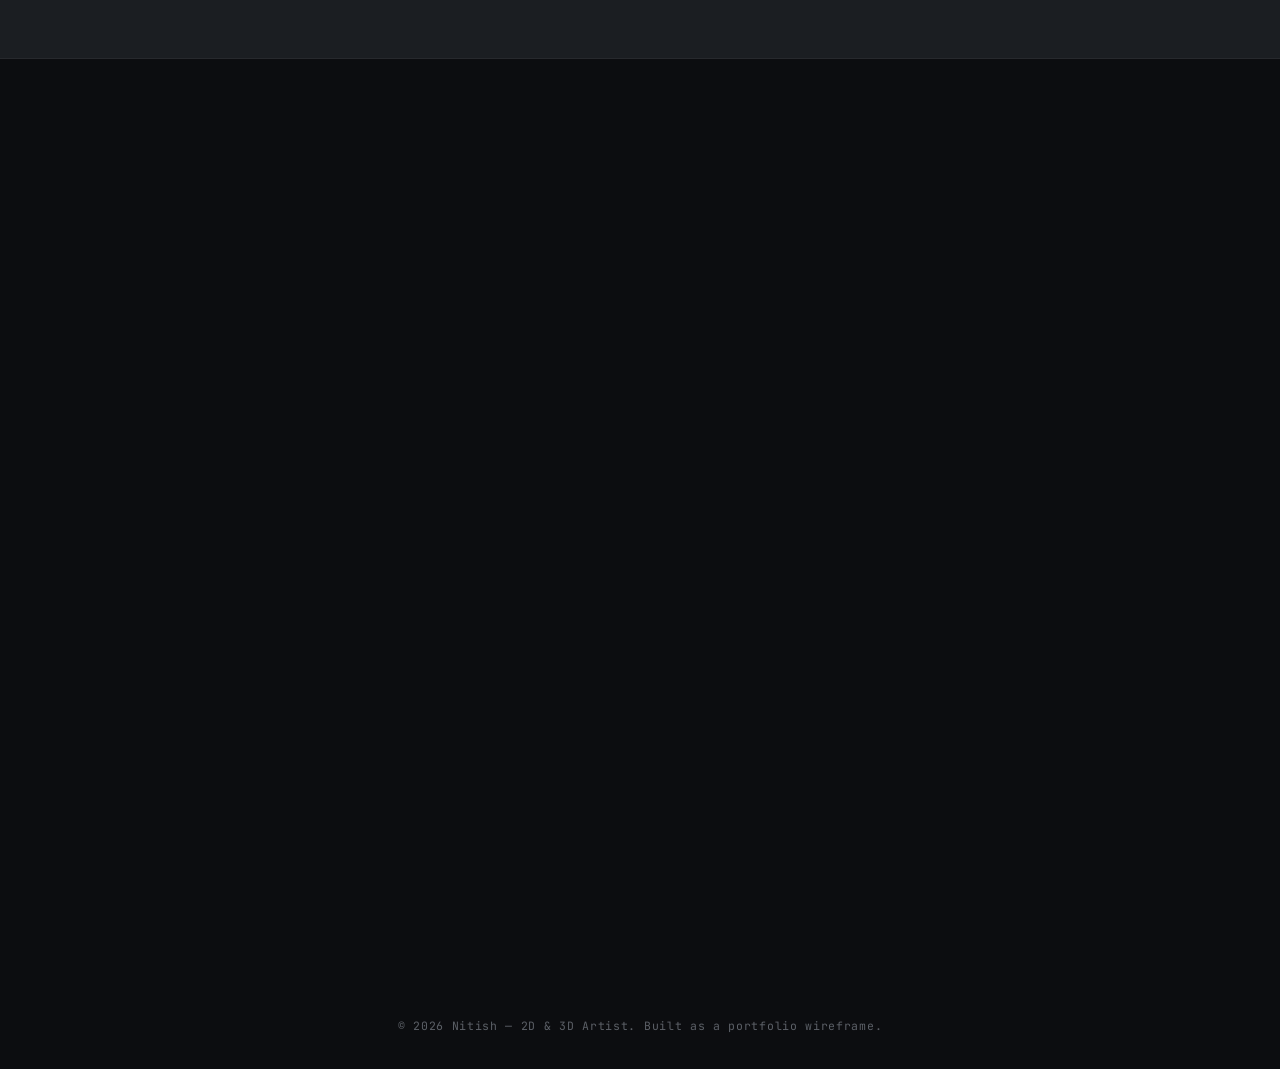
==== commit 0df6606a: "update on video" ====
--- a/index.html
+++ b/index.html
@@ -31,7 +31,7 @@
 
   <!-- ================= HERO ================= -->
   <section id="home">
-<video autoplay muted loop playsinline>
+<video id="homeVideo" autoplay loop playsinline muted preload="auto">
         <source src="Background_video.mp4" type="video/mp4">
       </video>
 
@@ -127,7 +127,7 @@
   <section id="project">
     <div class="wrap">
       <div class="section-head">
-        <h2 class="section-title rise">Project</h2>
+        <h2 class="section-title rise">Projects</h2>
       </div>
 
       <div class="project" data-project>
@@ -206,7 +206,7 @@
           <div class="project-index">04</div>
           <h3 class="project-title">Business Card ( Vaithees, Drako Fit)</h3>
           <p class="project-desc">Premium business card design featuring a striking gold-on-black color scheme. The layout balances a textured geometric background with clean typography and twin corporate logos, delivering a bold and professional presentation for a sportswear and fitness apparel brand.</p>
-          <div class="project-tags"><span>ADOBE ILLUSTRATOR</span><span> ADOBE ILLUSTRATOR</span></div>
+          <div class="project-tags"><span>ADOBE ILLUSTRATOR</span></div>
         </div>
         <div class="project-media">
           <div class="project-media-inner">
@@ -256,7 +256,7 @@
   <!-- ================= LIGHTBOX ================= -->
   <div id="lightbox" class="lightbox">
 
-    <button id="lightboxClose">&times;</button>
+    <button id="lightboxClose" class="lightbox-close" aria-label="Close preview">&times;</button>
 
     <div class="lightbox-content">
 
--- a/style.css
+++ b/style.css
@@ -144,7 +144,8 @@
 
   /* ---------- HERO ---------- */
   #home{
-    height:100vh; min-height:640px;
+    height:calc(100vh - 76px); min-height:calc(640px - 76px);
+    margin-top:76px;
     position:relative;
     overflow:hidden;
     display:flex; flex-direction:column; justify-content:flex-end;
@@ -225,7 +226,7 @@
   }
 
 /* ============================= ABOUT ============================= */
-#about{background:var(--bg-alt);border-top:1px solid var(--line);}
+#about{background:var(--bg-alt);border-top:1px solid var(--line);padding-top:92px;padding-bottom:72px;margin-top:24px;}
 .about-grid{display:grid;grid-template-columns:.85fr 1.15fr;gap:64px;align-items:center;}
 @media(max-width:860px){.about-grid{grid-template-columns:1fr;gap:44px;}}
 .photo-panel{
@@ -450,12 +451,12 @@
   }
   #lightbox.open{ opacity:1; pointer-events:auto; }
   .lightbox-content{
-    width:min(760px, 90vw);
-    max-height:min(80vh, 700px);
+    width:min(860px, 94vw);
+    max-height:min(88vh, 820px);
     border-radius:22px;
     border:1px solid var(--line);
     background:linear-gradient(155deg, var(--bg-panel-2), var(--bg-panel));
-    padding:24px;
+    padding:28px;
     display:flex; flex-direction:column; align-items:center; gap:18px;
     position:relative;
     overflow:hidden;
@@ -481,11 +482,16 @@
   }
   .lightbox-close{
     position:absolute; top:16px; right:16px;
-    width:36px; height:36px; border-radius:50%;
+    width:42px; height:42px; border-radius:50%;
     border:1px solid var(--line); background:rgba(12,13,16,.85); cursor:pointer;
     display:flex; align-items:center; justify-content:center;
     z-index:1;
-  }
+    font-size:22px;
+    line-height:1;
+    color:var(--text);
+    transition:border-color .3s, transform .3s, background .3s;
+  }
+  .lightbox-close:hover{ border-color:var(--accent); transform:translateY(-1px); background:rgba(255,122,41,.12); }
   .lightbox-close svg{ width:16px; height:16px; stroke:var(--text); }
 
   /* ---------- RESUME ---------- */
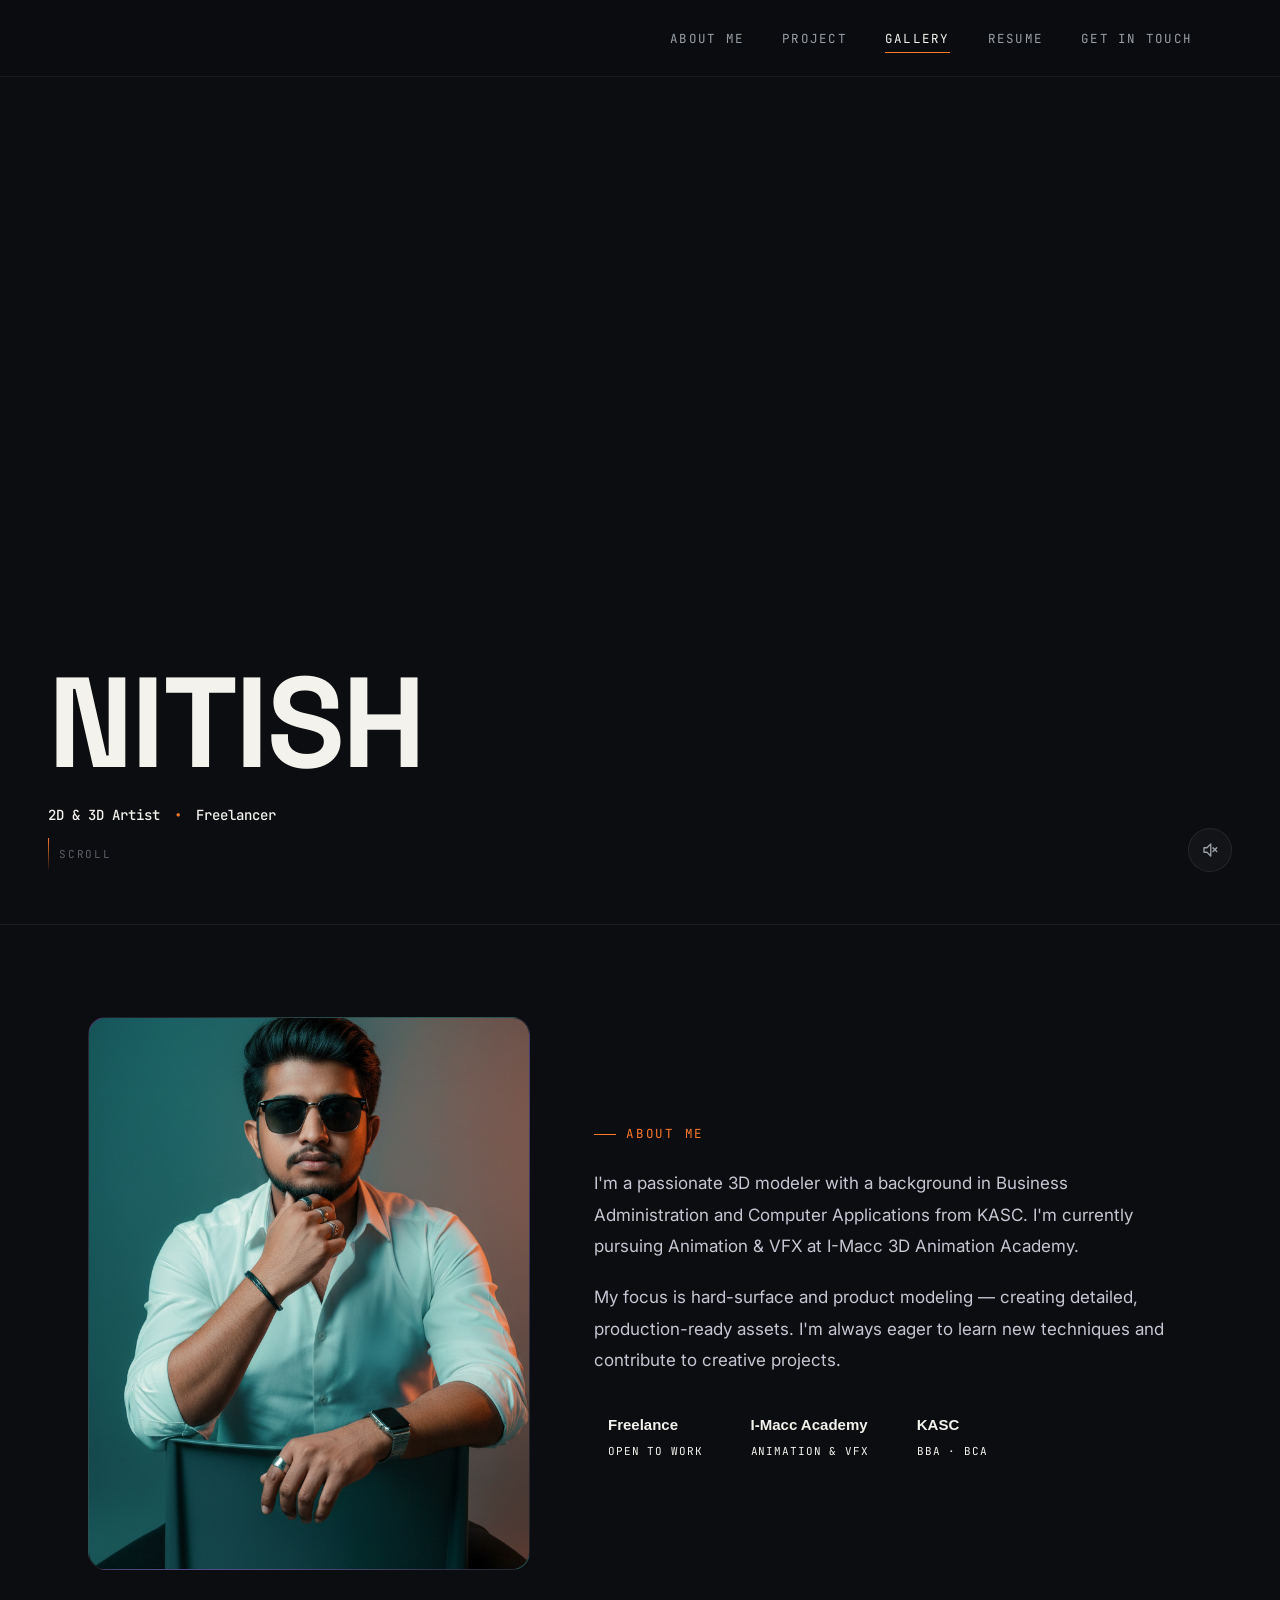
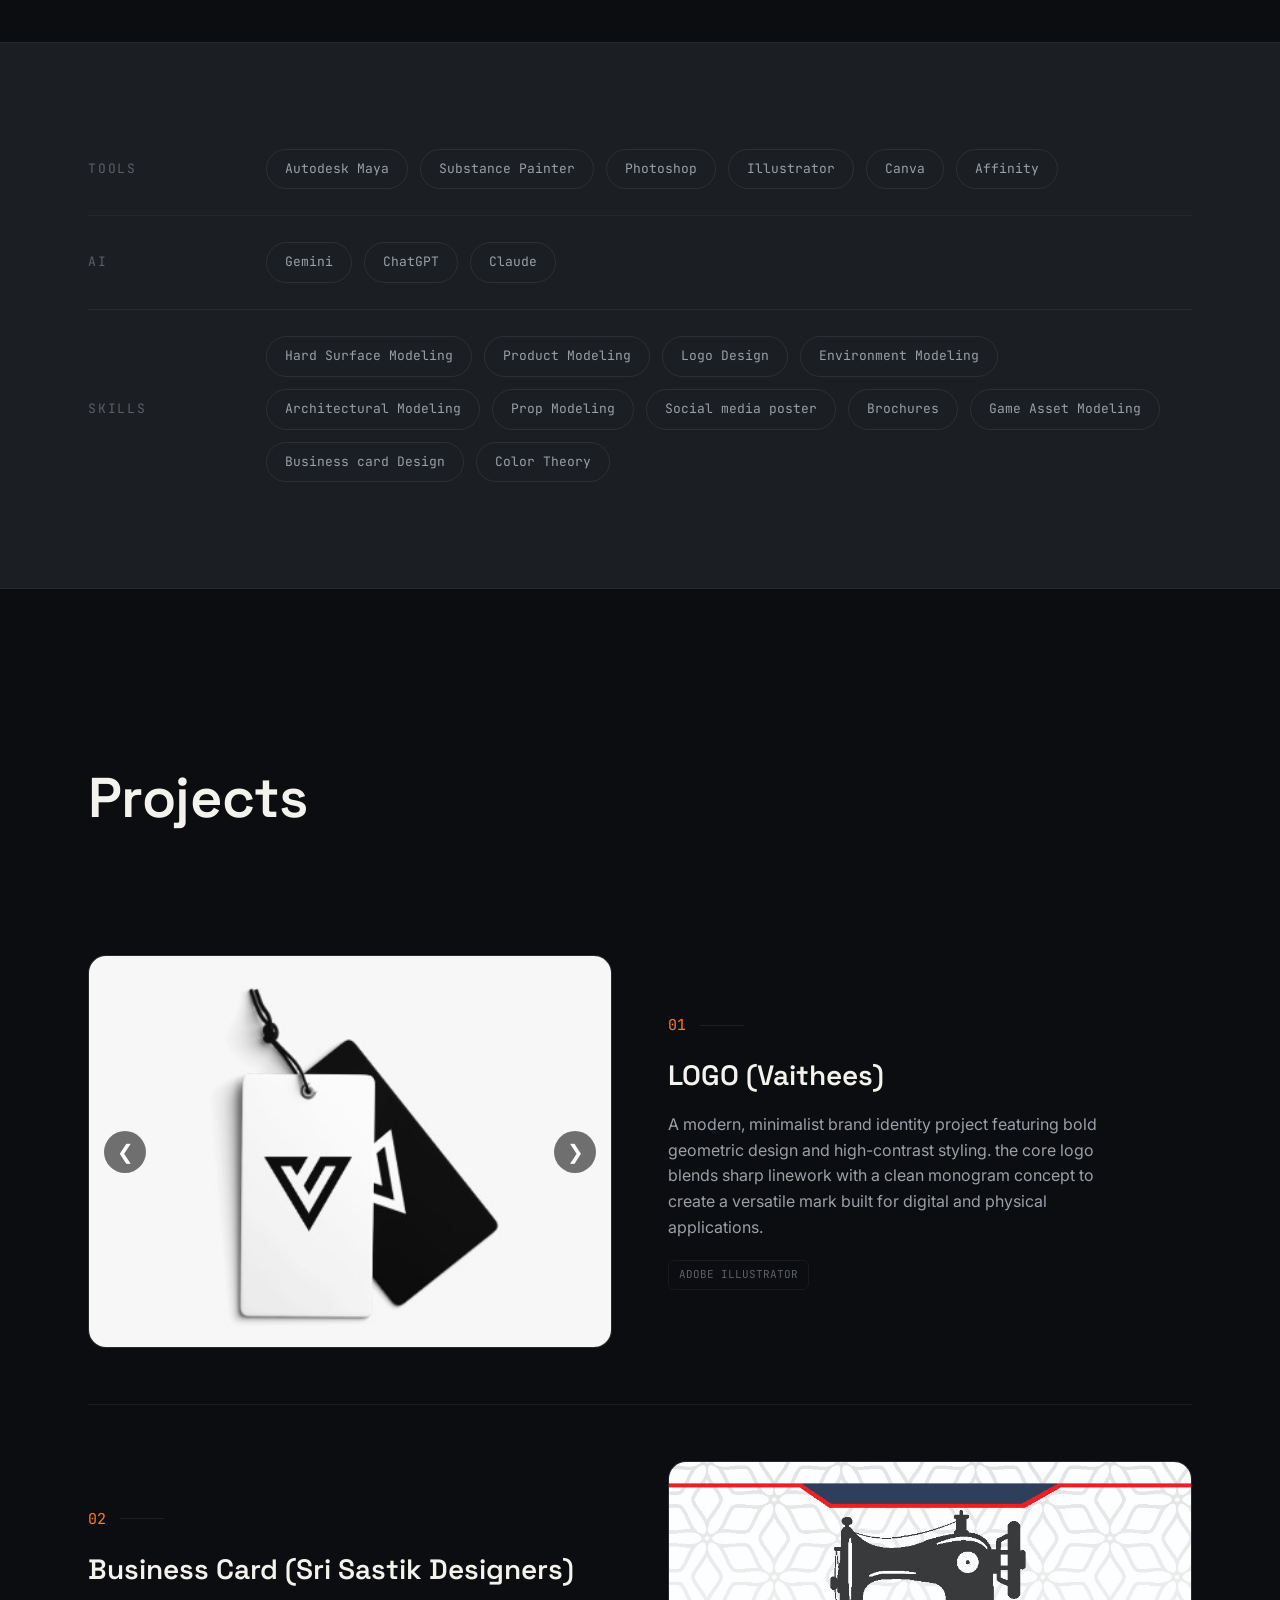
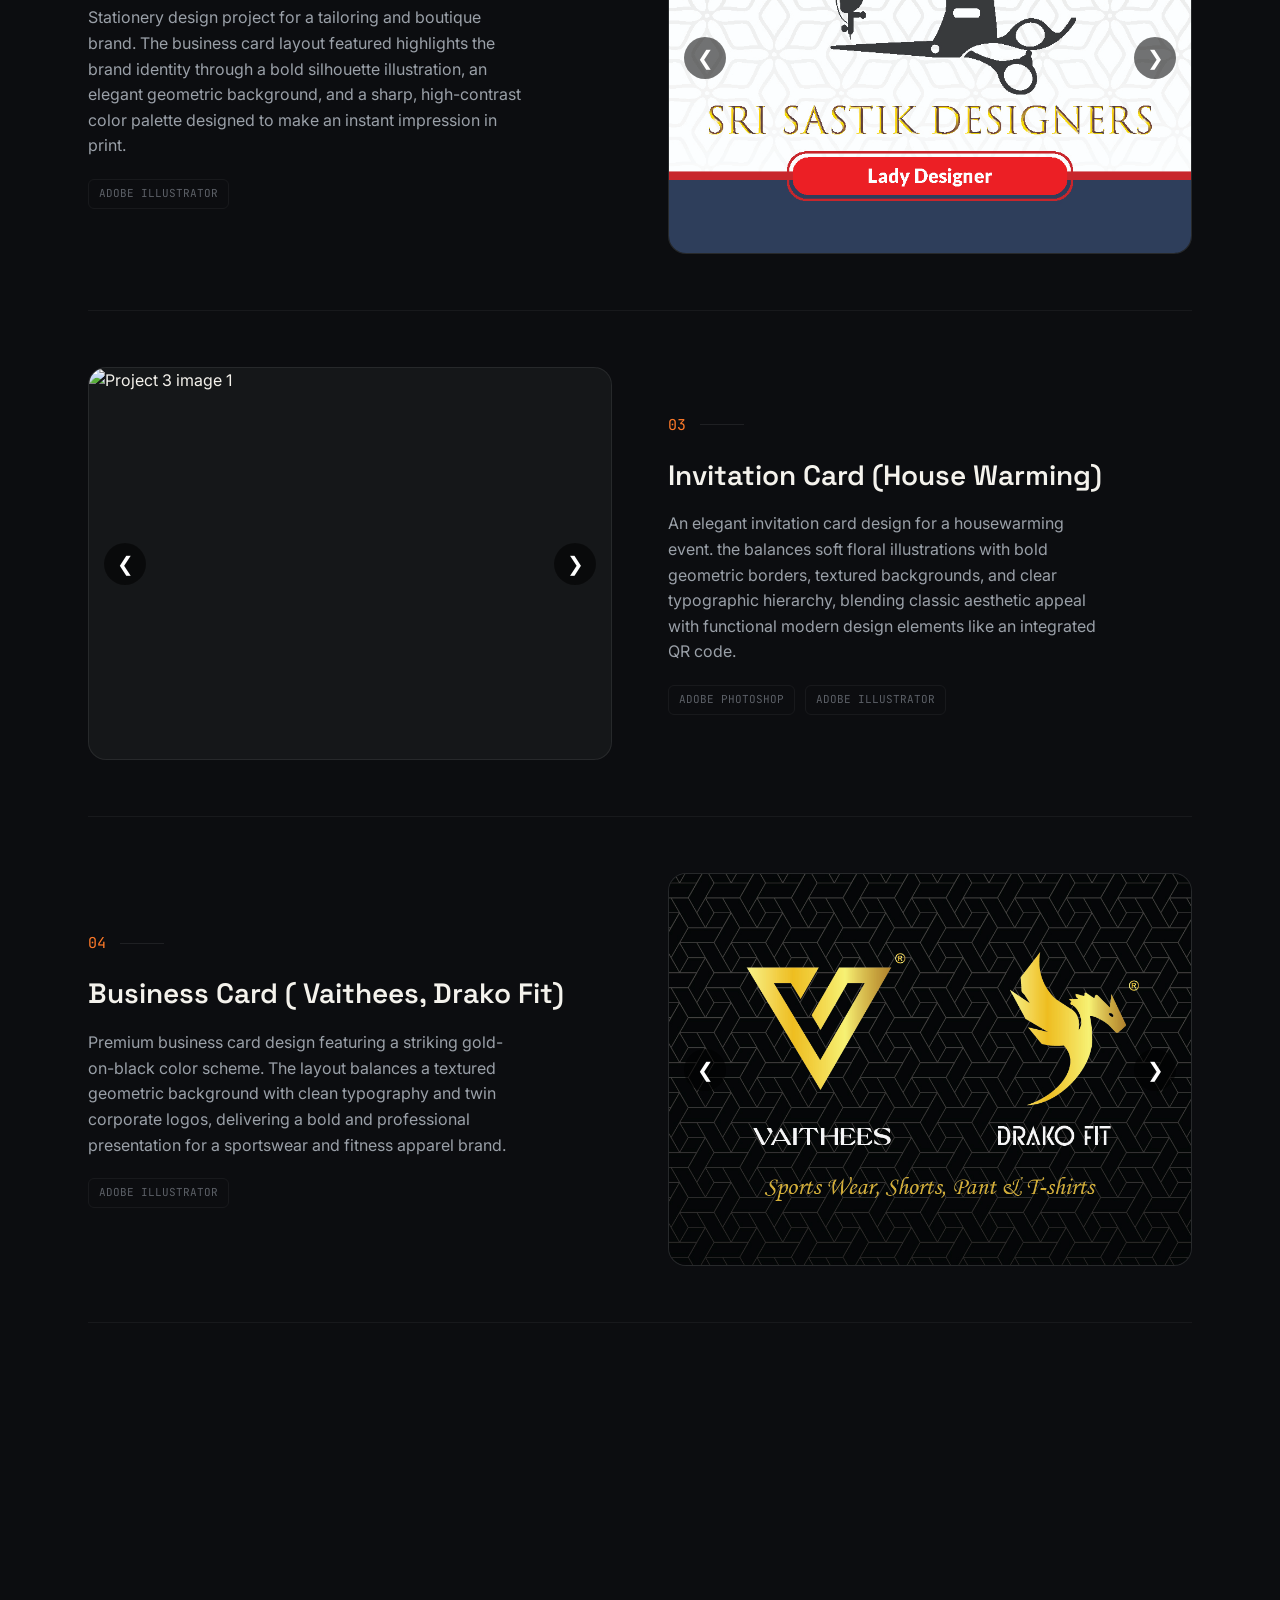
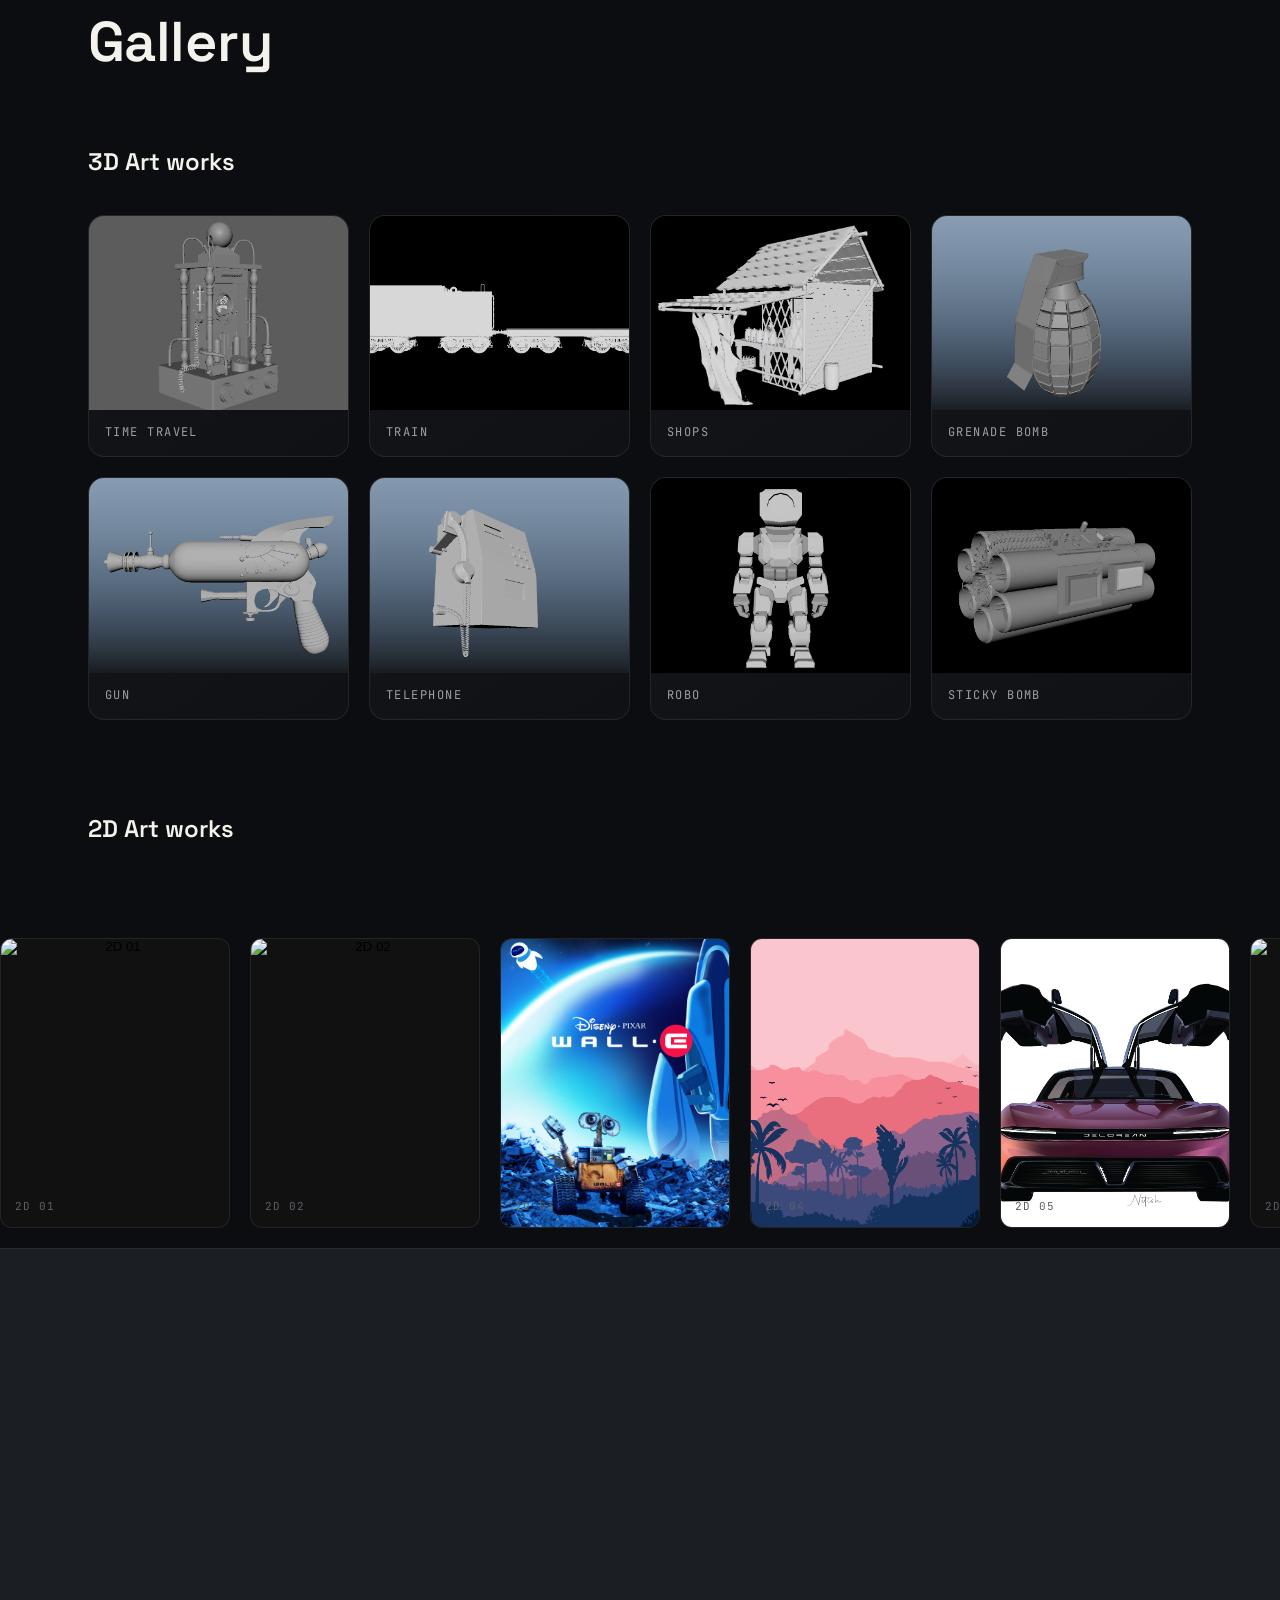
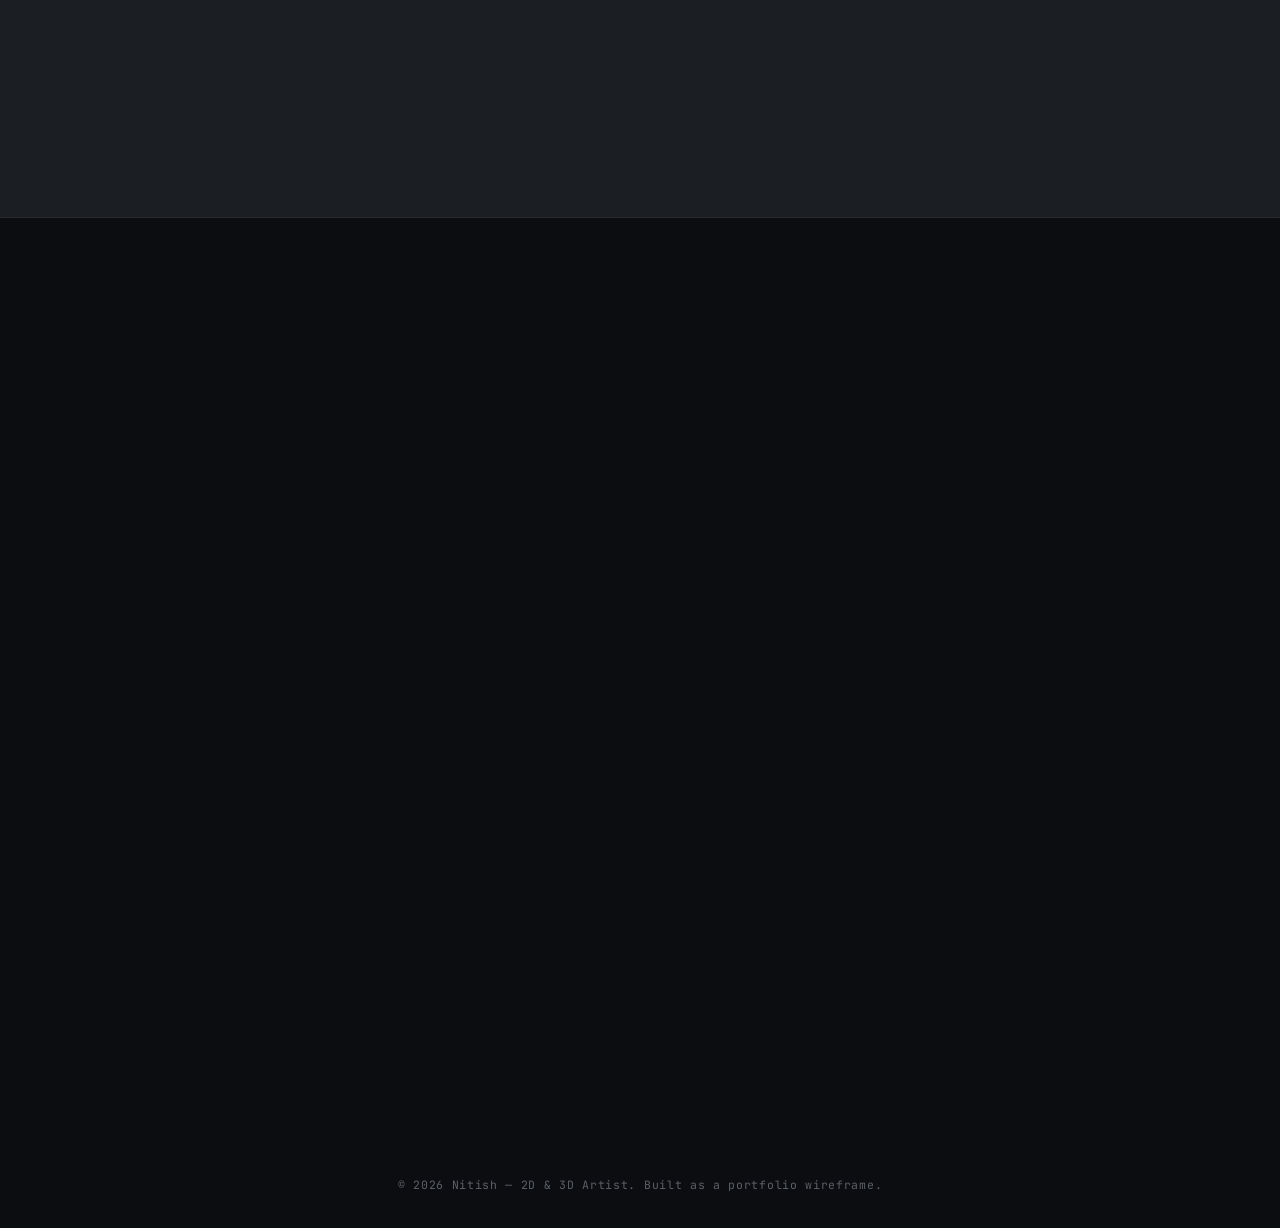
==== commit b118ed72: "3d and 2d update" ====
--- a/index.html
+++ b/index.html
@@ -237,16 +237,14 @@
     <div class="wrap gallery-block">
       <div class="gallery-heading">
         <h3>3D Art works</h3>
-        </div>
-    </div>
-    <div class="marquee">
-      <div class="marquee-track ltr" id="track3d"></div>
+      </div>
+      <div class="gallery-grid" id="galleryGrid"></div>
     </div>
 
     <div class="wrap gallery-block" style="margin-top:90px;">
       <div class="gallery-heading">
         <h3>2D Art works</h3>
-          </div>
+      </div>
     </div>
     <div class="marquee">
       <div class="marquee-track rtl" id="track2d"></div>
@@ -260,8 +258,11 @@
 
     <div class="lightbox-content">
 
-        <img id="lightboxImg" src="" alt="Artwork">
-
+        <div class="lightbox-stage">
+          <img id="lightboxImg" src="" alt="Artwork">
+        </div>
+
+        <div id="lightboxThumbs" class="lightbox-thumbs"></div>
         <p id="lightboxLabel"></p>
 
     </div>
--- a/style.css
+++ b/style.css
@@ -393,6 +393,44 @@
   .gallery-heading .dir{ font-family:var(--font-mono); font-size:11.5px; color:var(--text-faint); letter-spacing:.1em; text-transform:uppercase; display:flex; align-items:center; gap:8px; }
   .gallery-heading .dir svg{ width:16px; height:16px; stroke:var(--accent); }
 
+  .gallery-grid{
+    display:grid;
+    grid-template-columns:repeat(4, minmax(0, 1fr));
+    gap:20px;
+  }
+  .gallery-card{
+    border:1px solid var(--line);
+    border-radius:16px;
+    overflow:hidden;
+    background:linear-gradient(145deg, rgba(255,255,255,.04), rgba(255,255,255,.02));
+    cursor:pointer;
+    transition:transform .3s var(--ease), border-color .3s ease, box-shadow .3s ease;
+    text-align:left;
+    padding:0;
+  }
+  .gallery-card:hover{
+    transform:translateY(-6px);
+    border-color:var(--accent2);
+    box-shadow:0 18px 40px rgba(0,0,0,.24);
+  }
+  .gallery-card img{
+    width:100%;
+    aspect-ratio:4/3;
+    object-fit:cover;
+    display:block;
+  }
+  .gallery-card-label{
+    display:block;
+    padding:14px 16px 16px;
+    font-family:var(--font-mono);
+    font-size:12px;
+    letter-spacing:.12em;
+    text-transform:uppercase;
+    color:var(--text-dim);
+  }
+  @media (max-width:900px){ .gallery-grid{ grid-template-columns:repeat(2, minmax(0, 1fr)); } }
+  @media (max-width:560px){ .gallery-grid{ grid-template-columns:1fr; } }
+
   .marquee{ width:100%; overflow:hidden; }
   .marquee-track{
     display:flex; gap:20px; width:max-content;
@@ -403,7 +441,7 @@
   @keyframes moveLTR{ from{ transform:translateX(-50%); } to{ transform:translateX(0); } }
   @keyframes moveRTL{ from{ transform:translateX(0); } to{ transform:translateX(-50%); } }
 
- .tile{
+  .tile{
     position:relative;
     width:230px;
     height:290px;
@@ -411,34 +449,27 @@
     border-radius:12px;
     border:1px solid var(--line);
     background:#111;
-}
-
-.tile img{
+    cursor:pointer;
+    flex-shrink:0;
+    padding:0;
+  }
+  .tile img{
     width:100%;
     height:100%;
-    object-fit:contain;   /* Entire image visible */
+    object-fit:cover;
     object-position:center;
     display:block;
-}
-.tile:hover{
+  }
+  .tile:hover{
     transform:translateY(-6px);
     border-color:var(--accent2);
-}
-  .tile svg{ width:34px; height:34px; stroke:var(--text-faint); }
+  }
   .tile .idx{
     position:absolute; left:14px; bottom:14px;
     font-family:var(--font-mono); font-size:11px; color:var(--text-faint);
-  }
-  .tile .expand{
-    position:absolute; top:12px; right:12px;
-    width:26px; height:26px; border-radius:50%;
-    border:1px solid var(--line);
-    display:flex; align-items:center; justify-content:center;
-    background:rgba(12,13,16,.5);
-  }
-  .tile .expand svg{ width:12px; height:12px; stroke:var(--accent); }
-  .tile.b{ background:linear-gradient(160deg, rgba(61,214,255,.08), var(--bg-panel)); }
-  .tile.c{ background:linear-gradient(160deg, rgba(255,122,41,.08), var(--bg-panel)); }
+    text-transform:uppercase;
+    letter-spacing:.08em;
+  }
 
   /* ---------- LIGHTBOX ---------- */
   #lightbox{
@@ -451,13 +482,13 @@
   }
   #lightbox.open{ opacity:1; pointer-events:auto; }
   .lightbox-content{
-    width:min(860px, 94vw);
-    max-height:min(88vh, 820px);
+    width:min(960px, 94vw);
+    max-height:min(88vh, 860px);
     border-radius:22px;
     border:1px solid var(--line);
     background:linear-gradient(155deg, var(--bg-panel-2), var(--bg-panel));
-    padding:28px;
-    display:flex; flex-direction:column; align-items:center; gap:18px;
+    padding:28px 28px 24px;
+    display:flex; flex-direction:column; align-items:center; gap:16px;
     position:relative;
     overflow:hidden;
     box-shadow:0 40px 110px rgba(0,0,0,.45);
@@ -465,13 +496,32 @@
     transition:transform .35s var(--ease);
   }
   #lightbox.open .lightbox-content{ transform:scale(1); }
+  .lightbox-stage{
+    width:100%;
+    max-height:68vh;
+    border-radius:16px;
+    overflow:hidden;
+    background:rgba(255,255,255,.03);
+    display:flex; align-items:center; justify-content:center;
+  }
   .lightbox-content img{
     width:100%;
-    max-height:72vh;
+    max-height:68vh;
     object-fit:contain;
-    border-radius:16px;
     display:block;
   }
+  .lightbox-thumbs{
+    display:flex; gap:10px; flex-wrap:wrap; justify-content:center;
+    width:100%;
+  }
+  .thumb-btn{
+    width:74px; height:74px; padding:0; border:none; border-radius:10px; overflow:hidden;
+    border:2px solid transparent; cursor:pointer; background:transparent;
+    transition:border-color .2s ease, transform .2s ease;
+  }
+  .thumb-btn:hover{ transform:translateY(-2px); }
+  .thumb-btn.active{ border-color:var(--accent); }
+  .thumb-btn img{ width:100%; height:100%; object-fit:cover; }
   .lightbox-content p{
     margin:0;
     font-family:var(--font-mono);
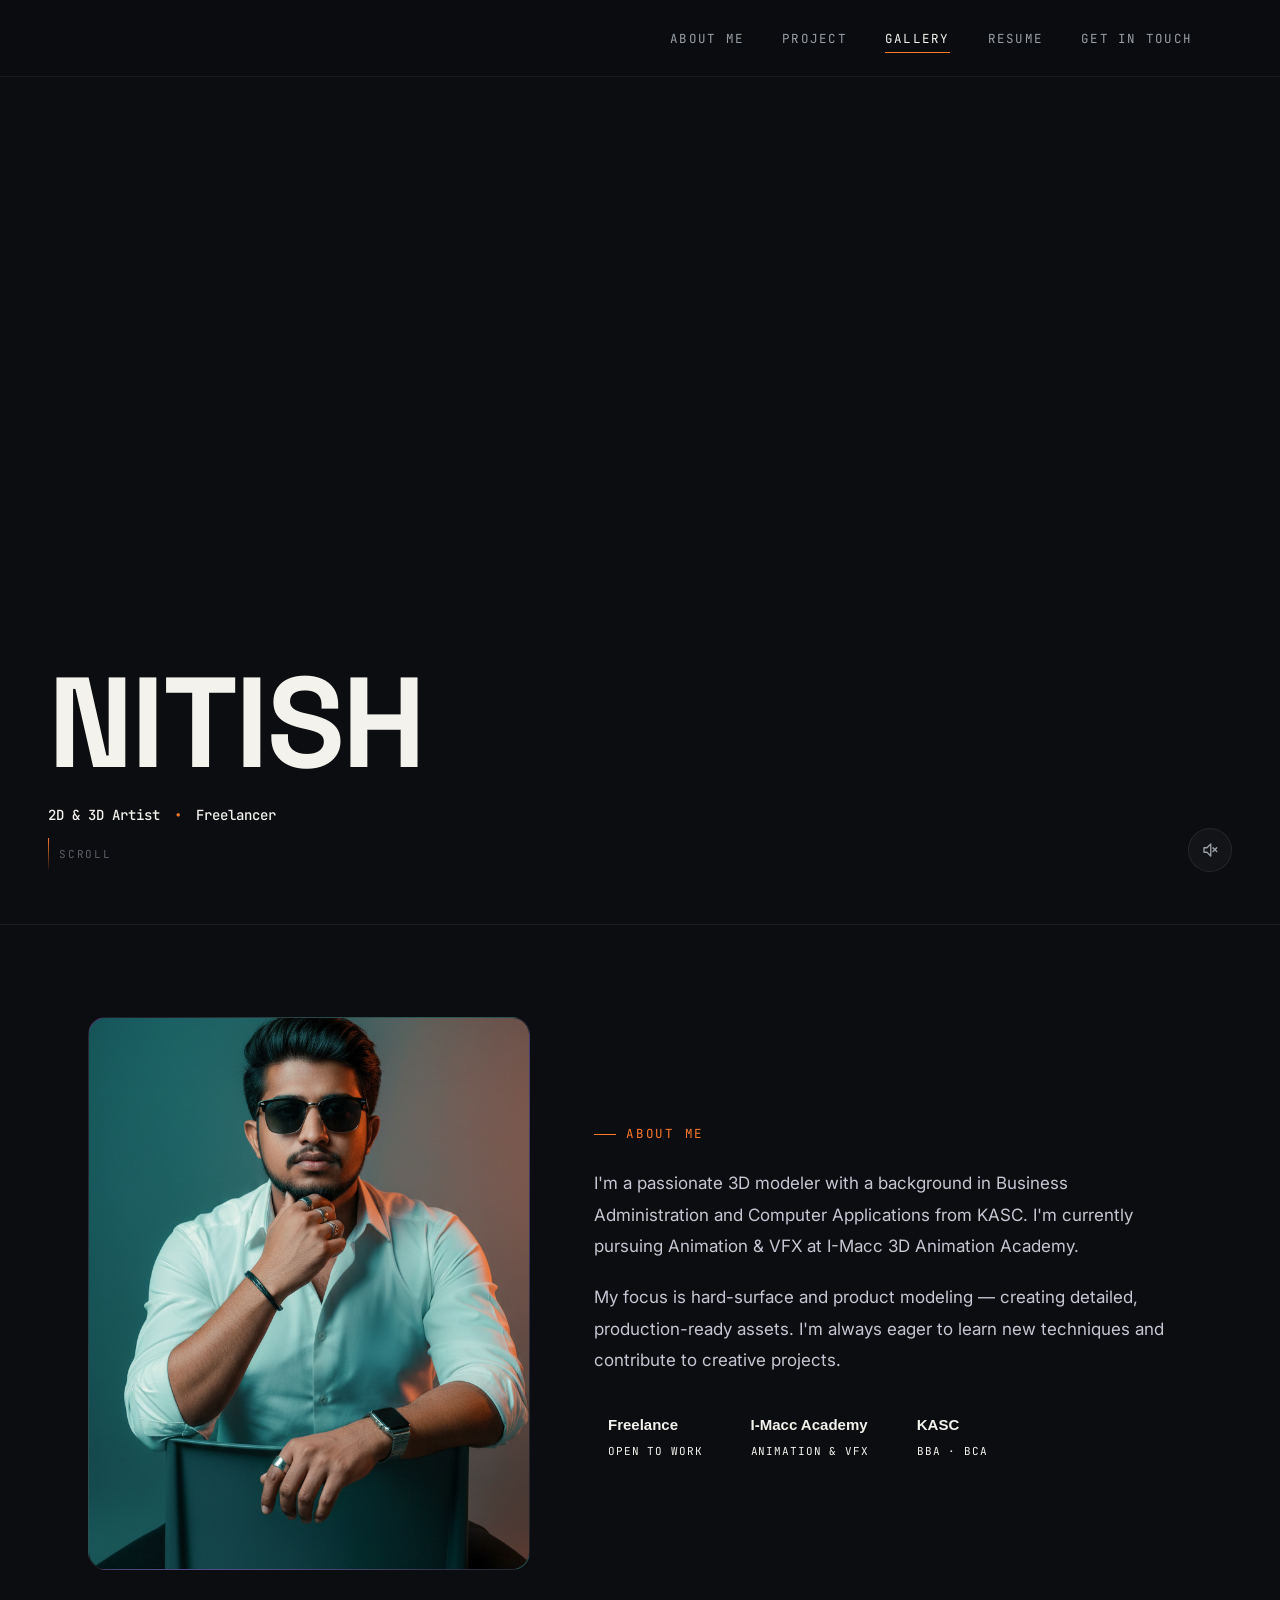
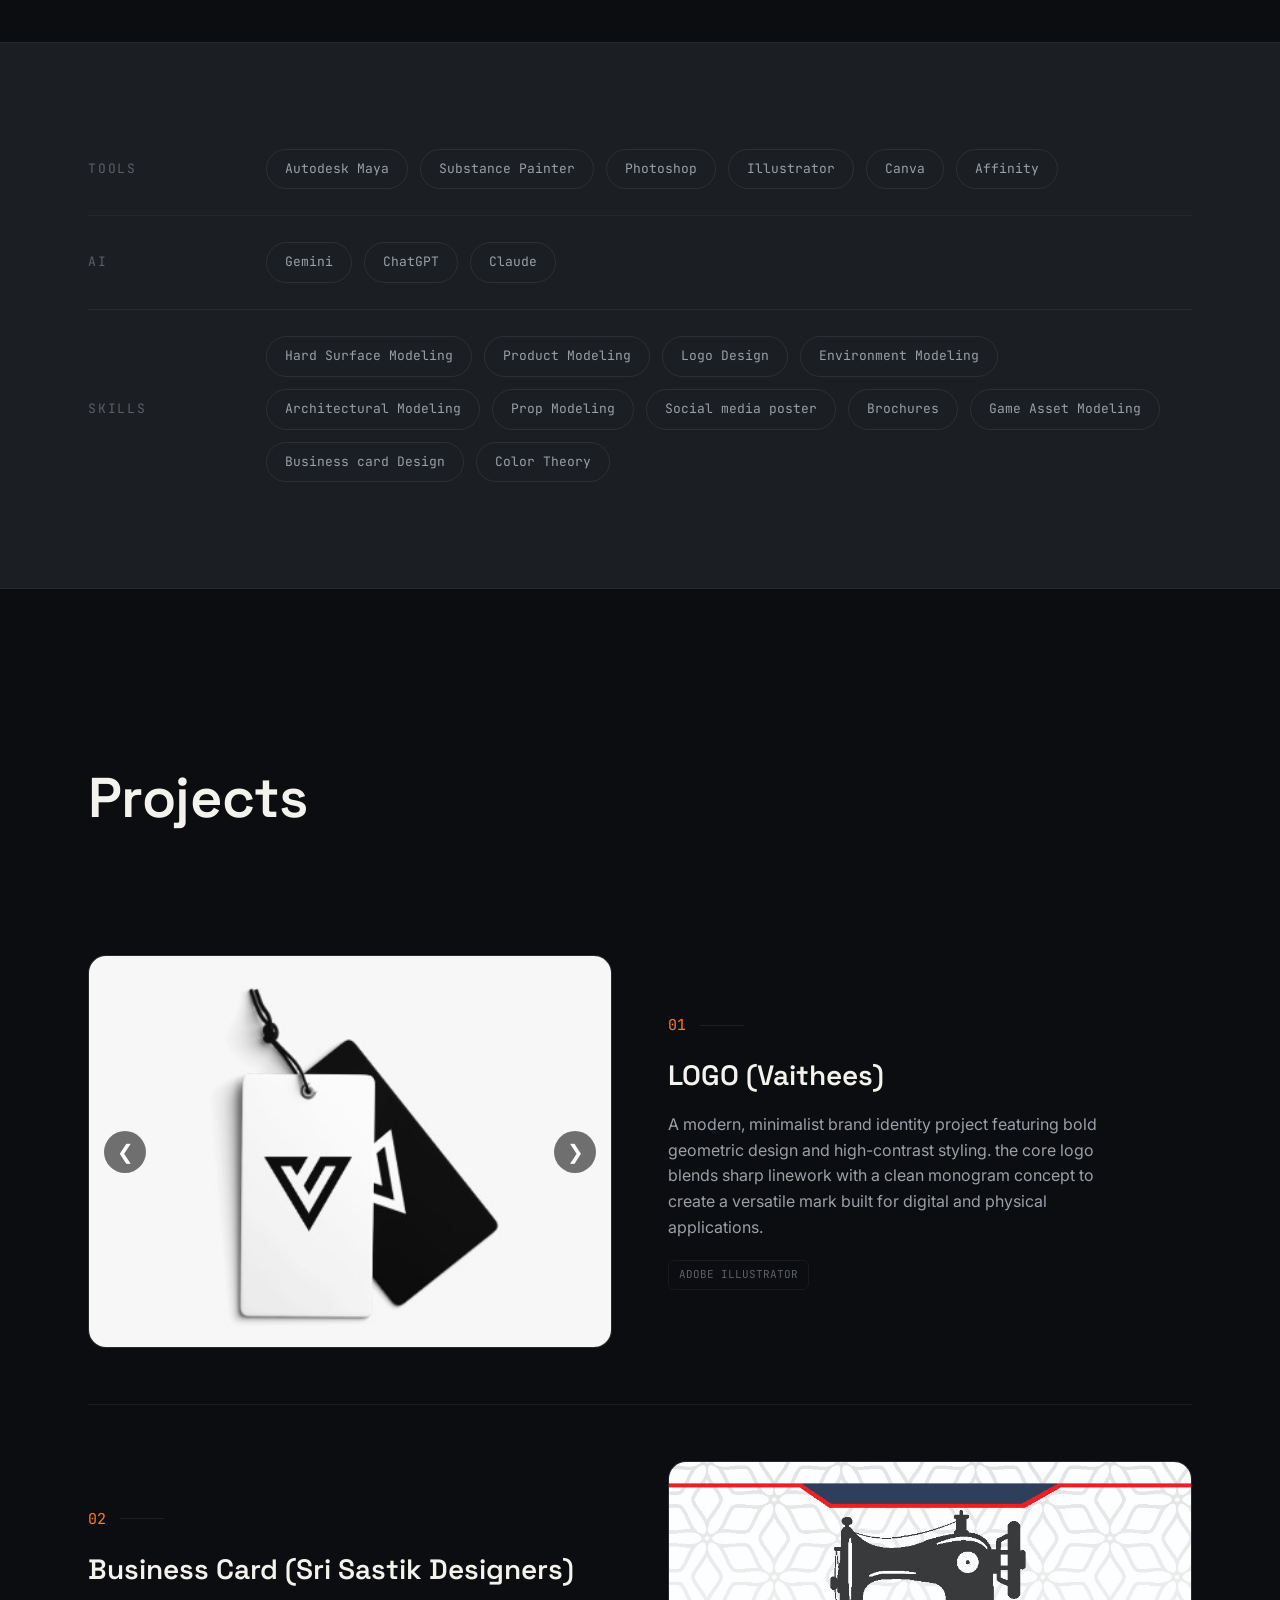
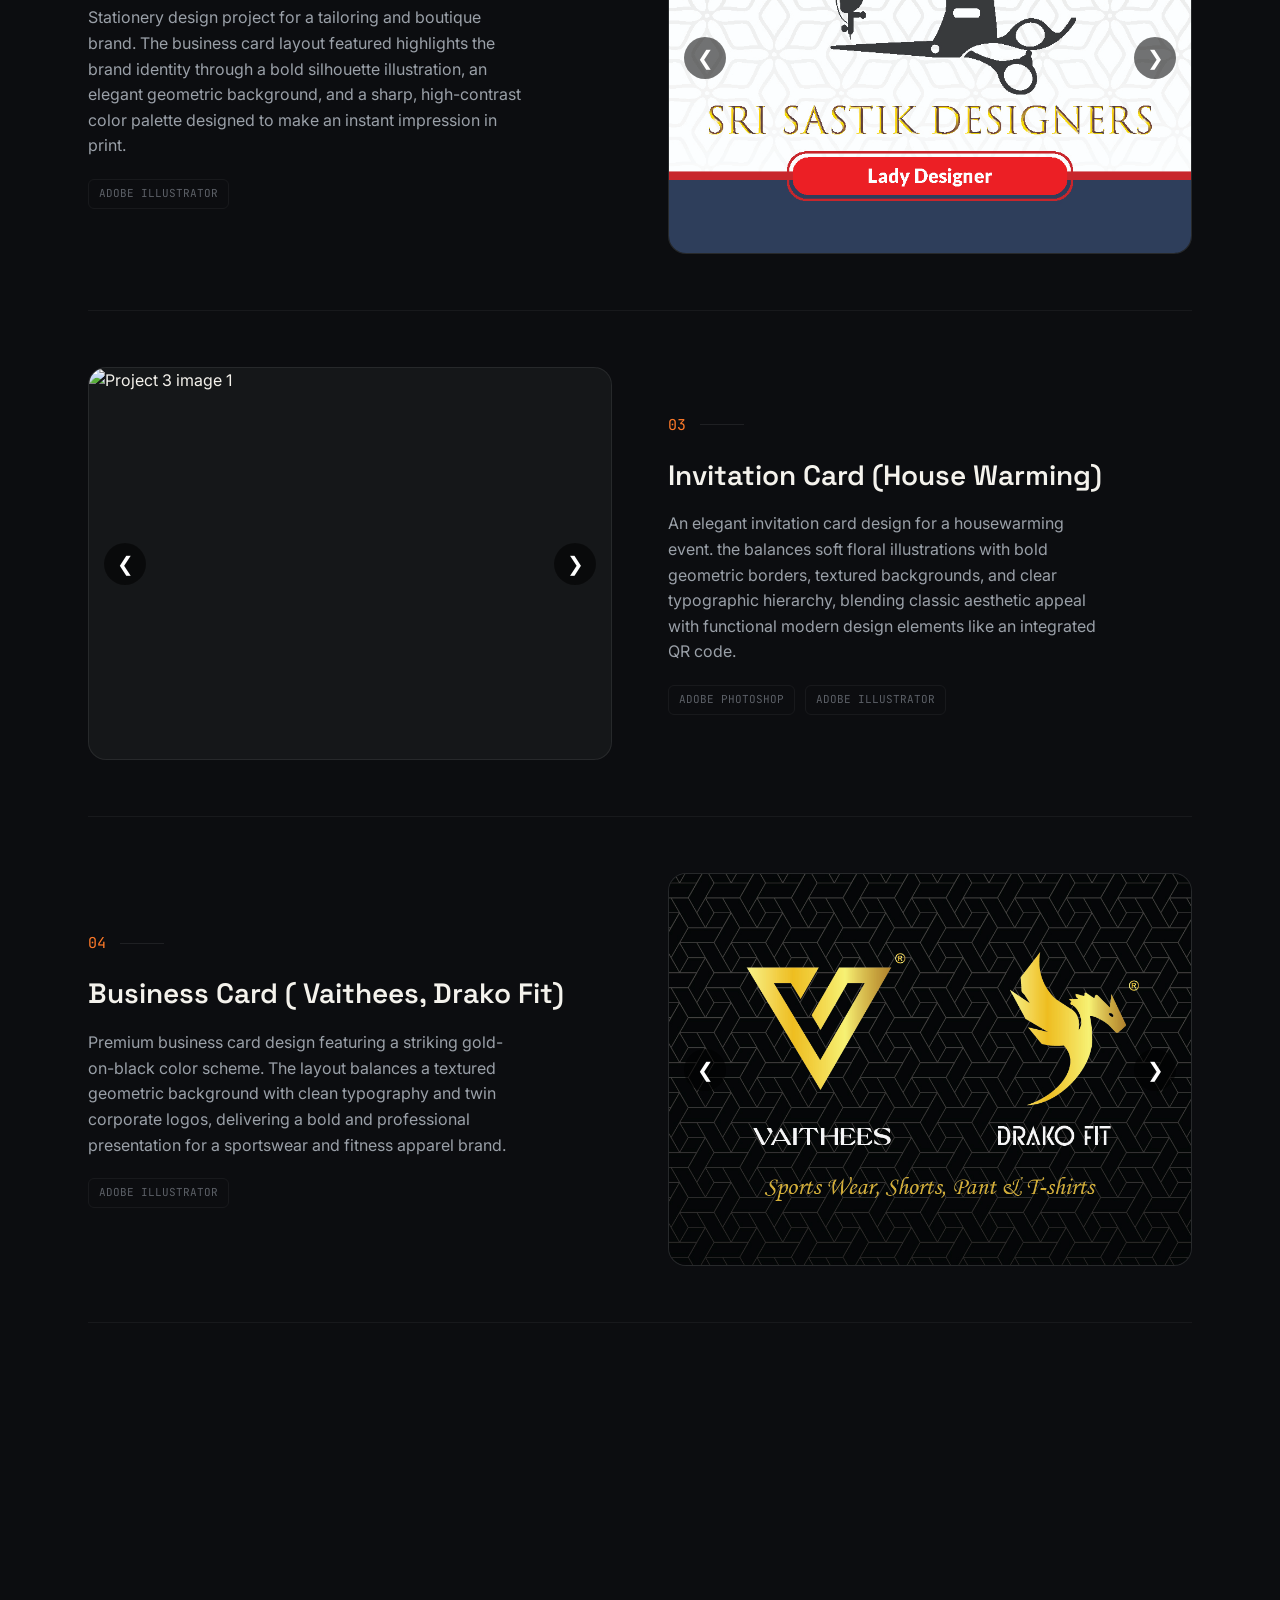
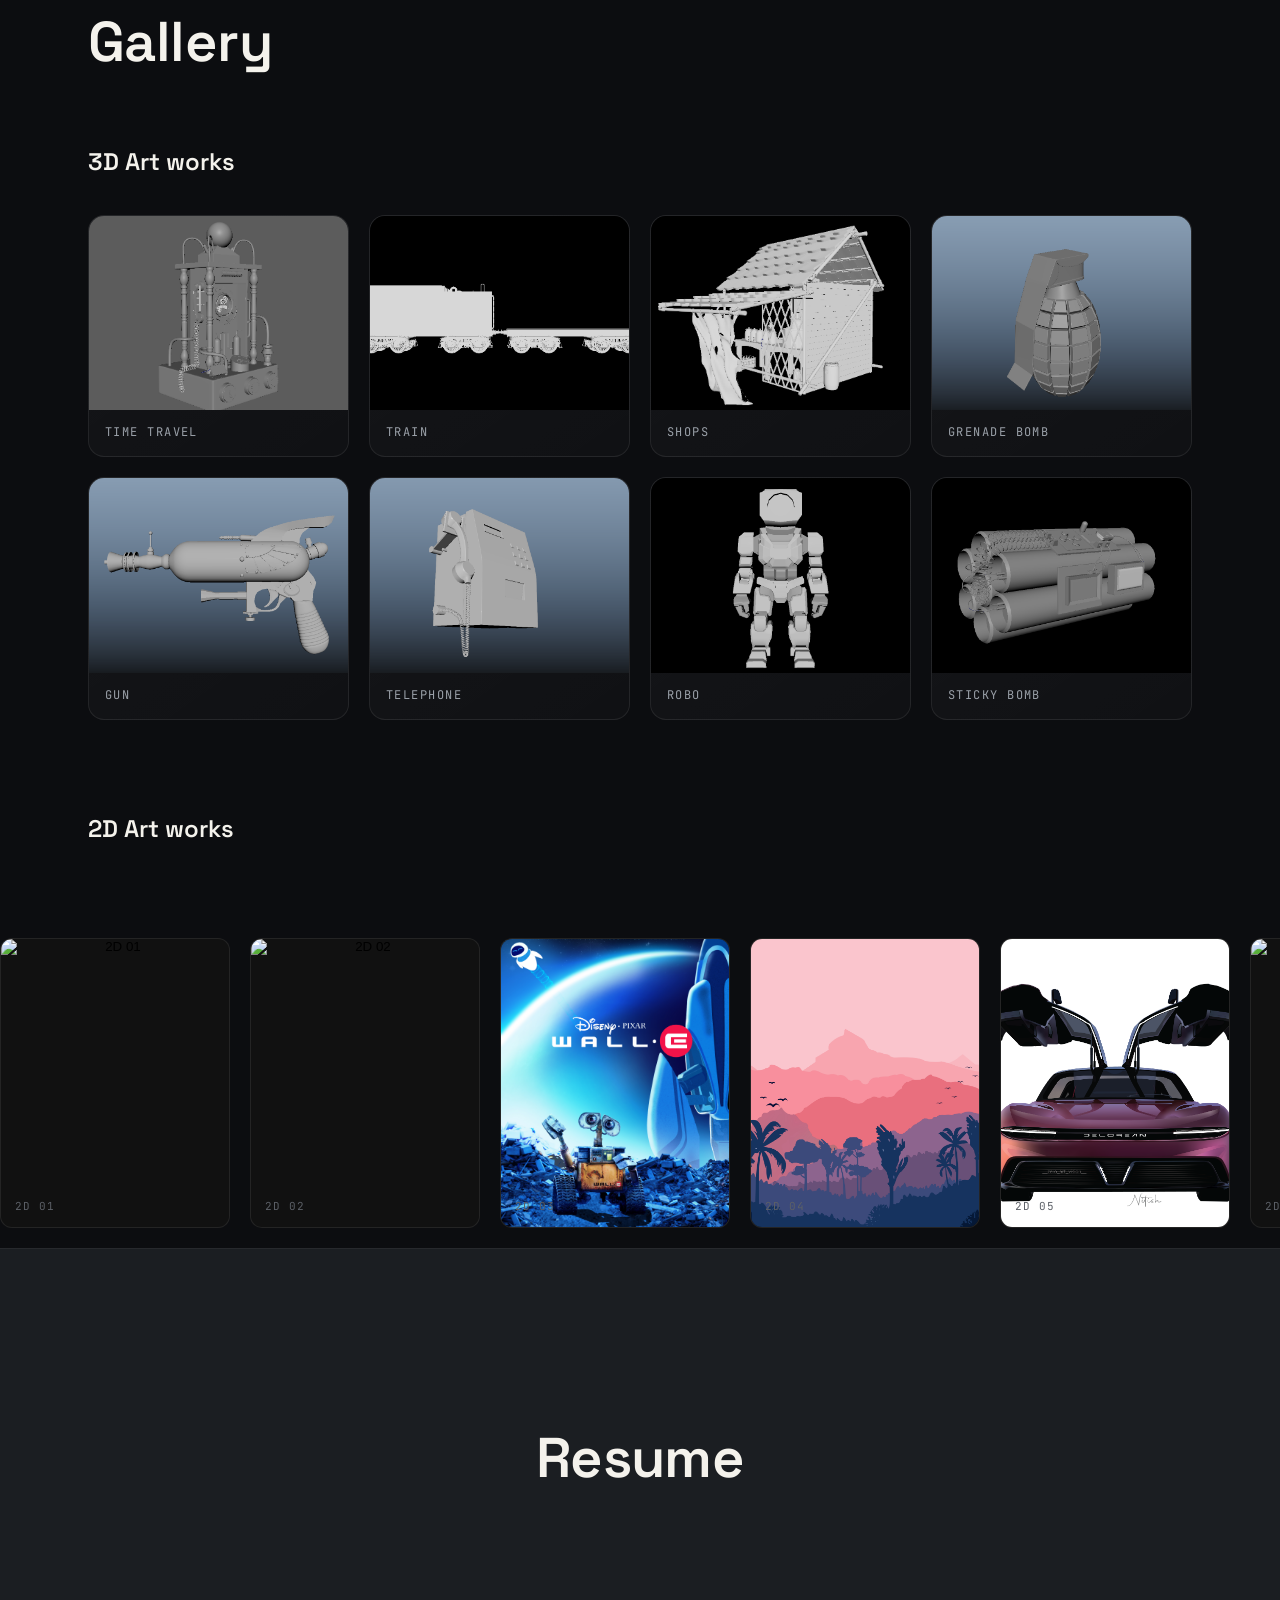
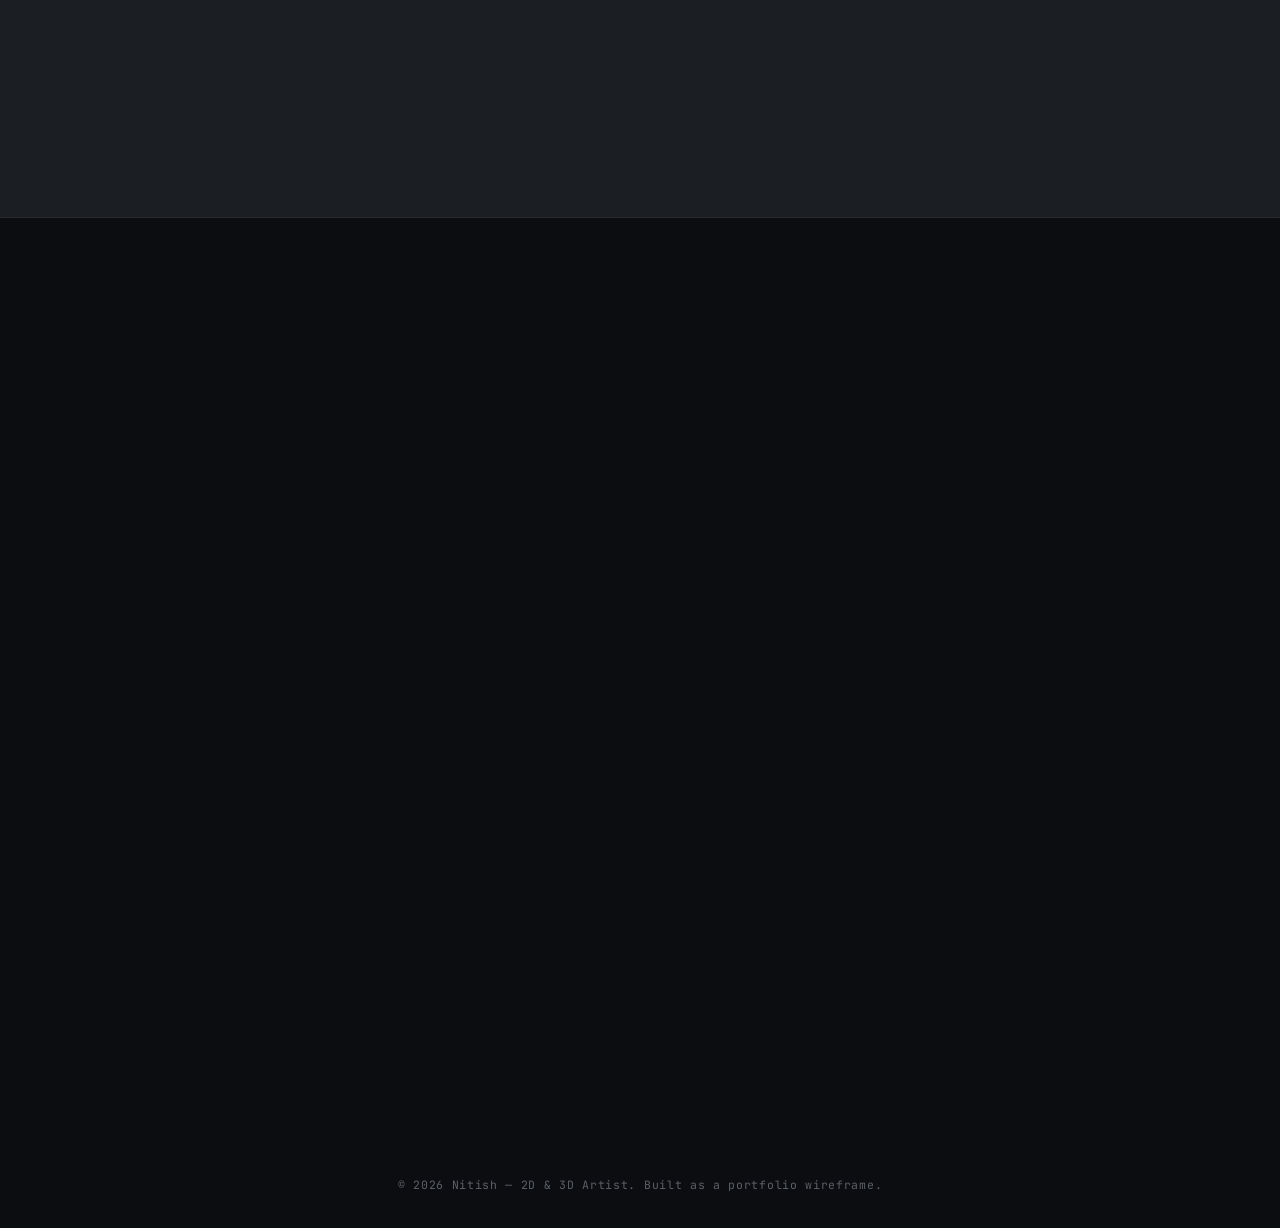
==== commit 9079817a: "Video change" ====
--- a/index.html
+++ b/index.html
@@ -32,7 +32,7 @@
   <!-- ================= HERO ================= -->
   <section id="home">
 <video id="homeVideo" autoplay loop playsinline muted preload="auto">
-        <source src="Background_video.mp4" type="video/mp4">
+        <source src="prot_video.mp4" type="video/mp4">
       </video>
 
     <div class="hero-content">
